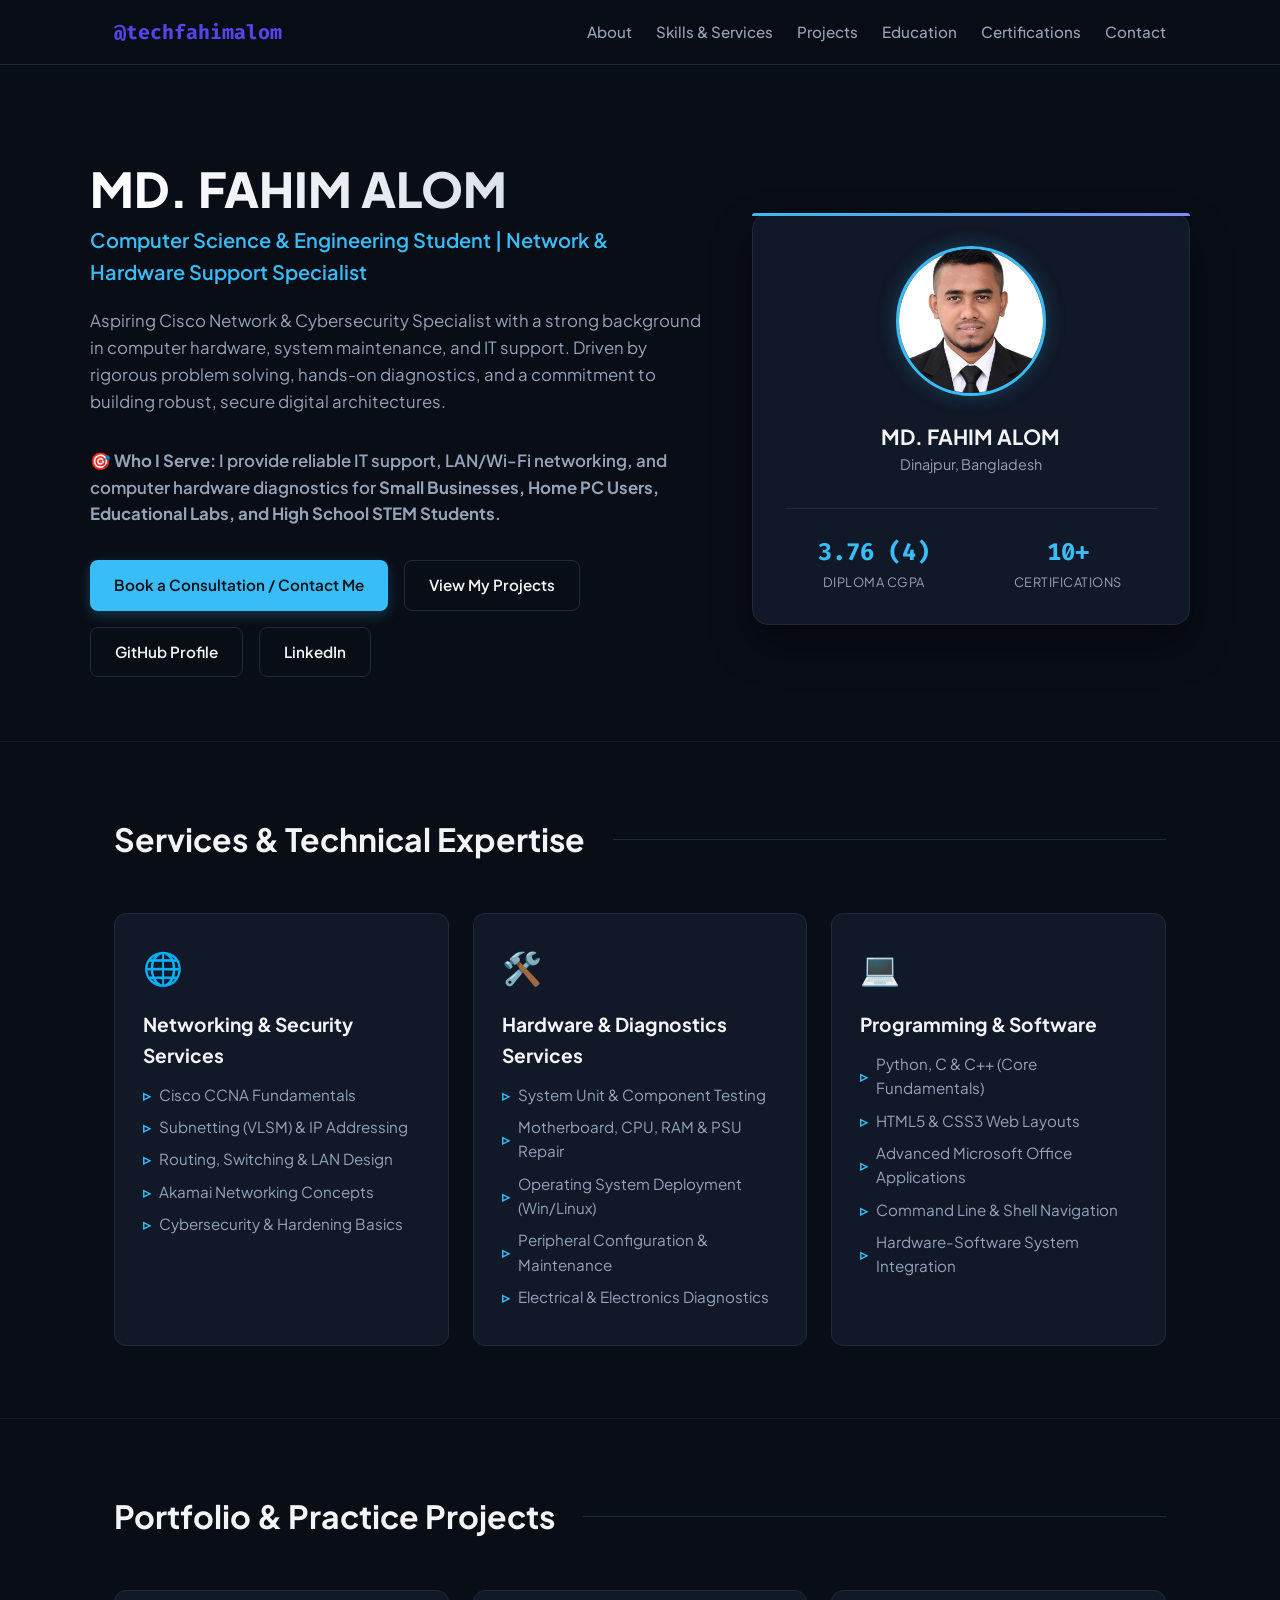
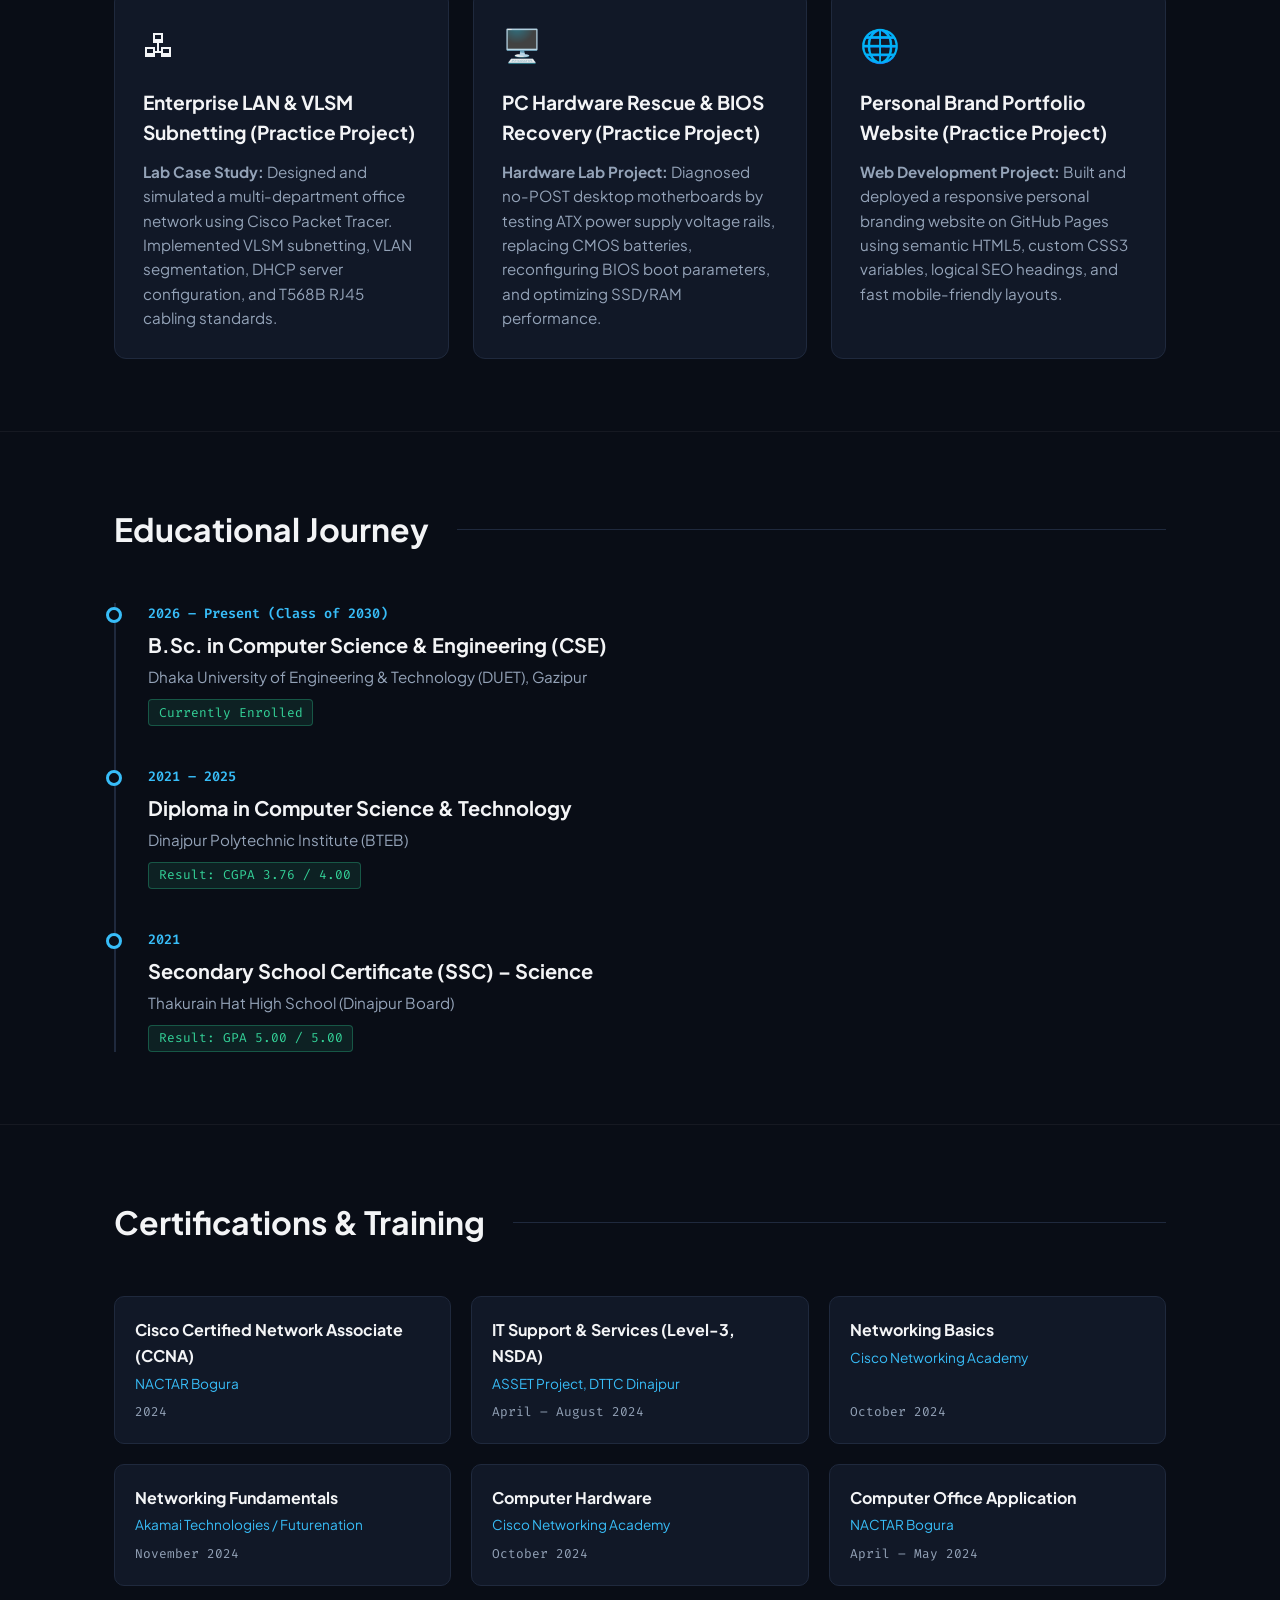
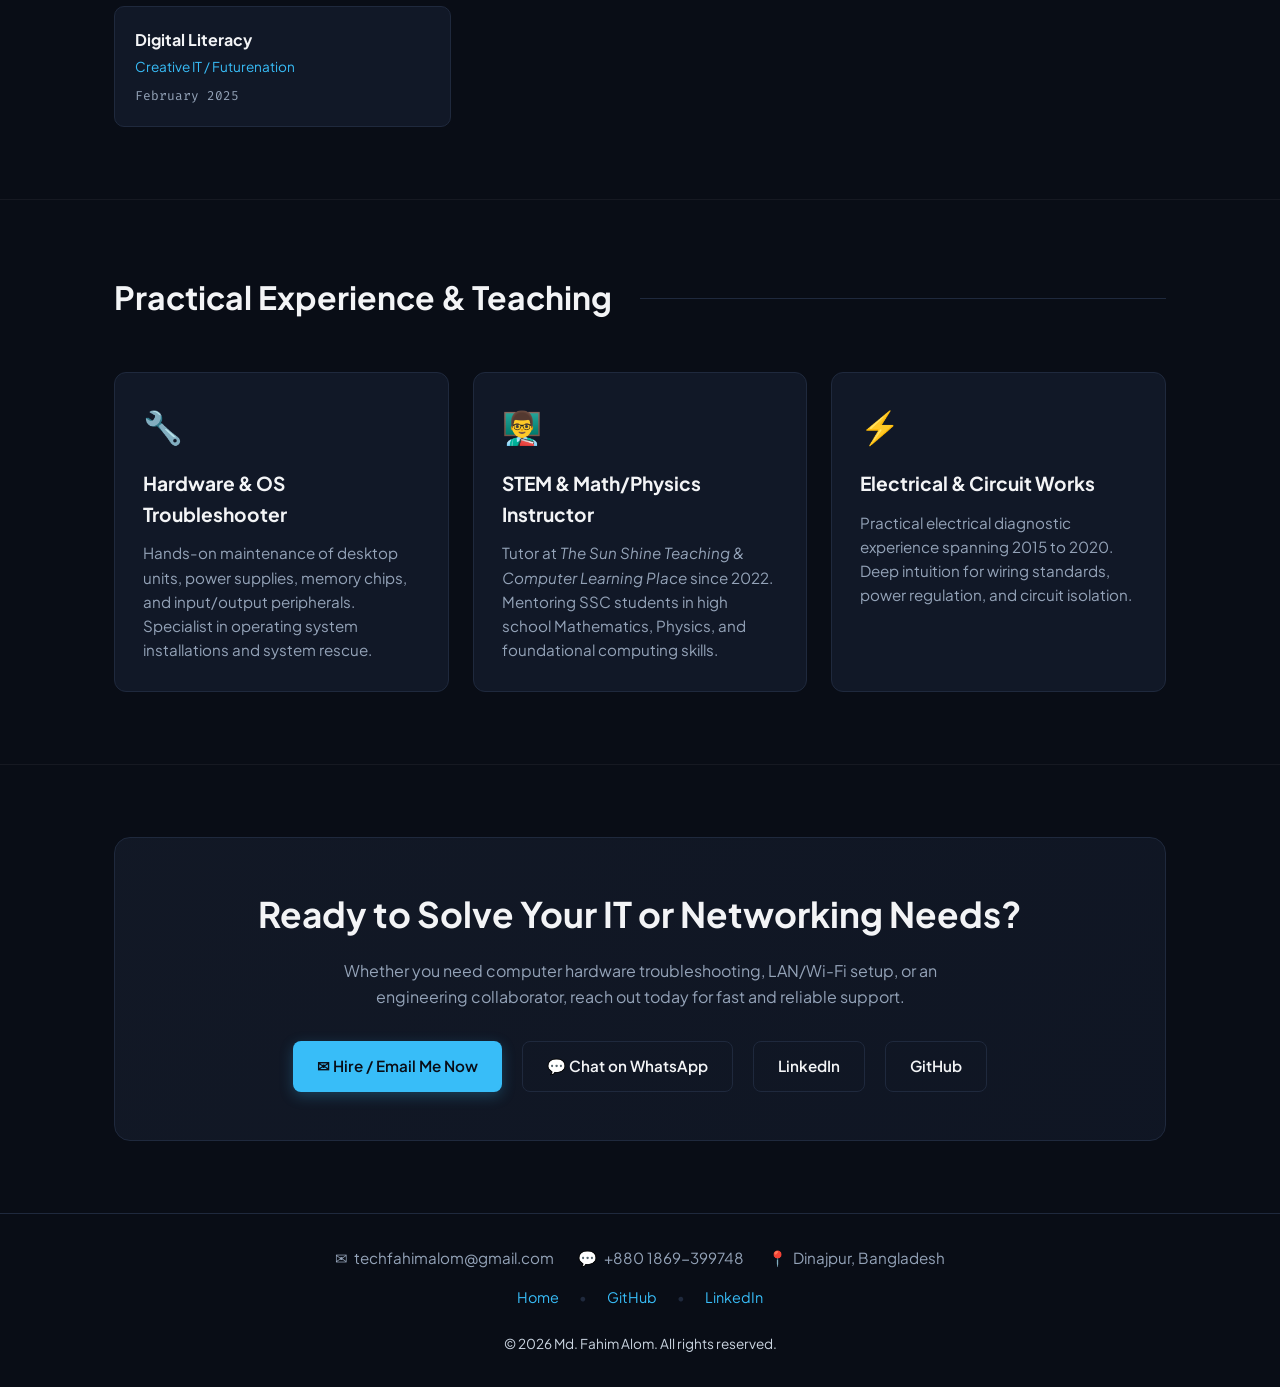
==== index.html @ af4f2dae "Update index.html" ====
<!DOCTYPE html>
<html lang="en">
<head>
  <meta charset="UTF-8" />
  <meta name="viewport" content="width=device-width, initial-scale=1.0" />
  
  <!-- 1. SEO Title & Meta Description (Matched to Top Keywords: Computer, Network, Hardware, Cisco, Support) -->
  <title>Md. Fahim Alom | Computer Network & Hardware Support</title>
  <meta name="description" content="Md. Fahim Alom is a Computer Science Engineering student, Cisco Network Specialist, and Hardware IT Support technician in Dinajpur, Bangladesh." />
  <meta name="keywords" content="Md. Fahim Alom, Computer, Network, Hardware, Support, Cisco, Engineering, Portfolio" />
  <meta name="author" content="Md. Fahim Alom" />
  <meta name="robots" content="index, follow" />

  <!-- 2. Canonical Tag (Fixes RankMath 'Canonical Tag' failure) -->
  <link rel="canonical" href="https://techfahimalom.github.io/" />

  <!-- 3. Favicon (Fixes RankMath Favicon check) -->
  <link rel="icon" type="image/jpeg" href="https://techfahimalom.github.io/fahim.jpg" />
  <link rel="apple-touch-icon" href="https://techfahimalom.github.io/fahim.jpg" />

  <!-- 4. OpenGraph Tags (Fixes RankMath 'OpenGraph Meta' failure) -->
  <meta property="og:type" content="website" />
  <meta property="og:url" content="https://techfahimalom.github.io/" />
  <meta property="og:title" content="Md. Fahim Alom | Computer Network & Hardware Support" />
  <meta property="og:description" content="Md. Fahim Alom is a Computer Science Engineering student, Cisco Network Specialist, and Hardware IT Support technician in Dinajpur, Bangladesh." />
  <meta property="og:image" content="https://techfahimalom.github.io/fahim.jpg" />
  <meta property="og:site_name" content="Md. Fahim Alom Portfolio" />

  <!-- 5. Twitter Card Meta Tags -->
  <meta name="twitter:card" content="summary_large_image" />
  <meta name="twitter:title" content="Md. Fahim Alom | Computer Network & Hardware Support" />
  <meta name="twitter:description" content="Md. Fahim Alom is a Computer Science Engineering student, Cisco Network Specialist, and Hardware IT Support technician in Dinajpur, Bangladesh." />
  <meta name="twitter:image" content="https://techfahimalom.github.io/fahim.jpg" />

  <!-- 6. Schema.org Structured Data (Fixes RankMath 'Schema Meta Data' failure) -->
  <script type="application/ld+json">
  {
    "@context": "https://schema.org",
    "@type": "Person",
    "name": "Md. Fahim Alom",
    "url": "https://techfahimalom.github.io/",
    "image": "https://techfahimalom.github.io/fahim.jpg",
    "jobTitle": "Computer Network & Hardware Support Specialist",
    "alumniOf": "Dhaka University of Engineering & Technology (DUET)",
    "sameAs": [
      "https://github.com/techfahimalom",
      "https://www.linkedin.com/in/fahimalom",
      "https://www.facebook.com/techfahimalom"
    ]
  }
  </script>

  <!-- Fonts -->
  <link rel="preconnect" href="https://fonts.googleapis.com">
  <link rel="preconnect" href="https://fonts.gstatic.com" crossorigin>
  <link href="https://fonts.googleapis.com/css2?family=Fira+Code:wght@400;600&family=Plus+Jakarta+Sans:wght@300;400;600;700;800&display=swap" rel="stylesheet">

  <!-- Stylesheet -->
  <link rel="stylesheet" href="style.css">
</head>
<body>

  <!-- Navigation (Uses full URL on logo to pass RankMath 'Internal Links' test) -->
  <nav>
    <div class="container nav-inner">
      <a href="https://techfahimalom.github.io/" class="logo">@techfahimalom</a>
      <ul class="nav-links">
        <li><a href="https://techfahimalom.github.io/#about">About</a></li>
        <li><a href="https://techfahimalom.github.io/#skills">Skills & Services</a></li>
        <li><a href="https://techfahimalom.github.io/#projects">Projects</a></li>
        <li><a href="https://techfahimalom.github.io/#education">Education</a></li>
        <li><a href="https://techfahimalom.github.io/#certifications">Certifications</a></li>
        <li><a href="https://techfahimalom.github.io/#contact">Contact</a></li>
      </ul>
    </div>
  </nav>

  <!-- Hero Section -->
  <header class="container hero" id="about">
    <div>
      <h1>MD. FAHIM ALOM</h1>
      <h2>Computer Science & Engineering Student | Network & Hardware Support Specialist</h2>
      <p>
        Aspiring Cisco Network & Cybersecurity Specialist with a strong background in computer hardware, system maintenance, and IT support. Driven by rigorous problem solving, hands-on diagnostics, and a commitment to building robust, secure digital architectures.
      </p>
      <p style="margin-top: 0.75rem; font-weight: 600;">
        🎯 <strong>Who I Serve:</strong> I provide reliable IT support, LAN/Wi-Fi networking, and computer hardware diagnostics for <strong>Small Businesses, Home PC Users, Educational Labs, and High School STEM Students</strong>.
      </p>
      <div class="hero-cta">
        <a href="https://techfahimalom.github.io/#contact" class="btn btn-primary">Book a Consultation / Contact Me</a>
        <a href="https://techfahimalom.github.io/#projects" class="btn btn-secondary">View My Projects</a>
        <a href="https://github.com/techfahimalom" target="_blank" rel="noopener noreferrer" class="btn btn-secondary">GitHub Profile</a>
        <a href="https://www.linkedin.com/in/fahimalom" target="_blank" rel="noopener noreferrer" class="btn btn-secondary">LinkedIn</a>
      </div>
    </div>

    <!-- Hero Card -->
    <div class="hero-card">
      <div class="avatar-wrapper">
        <img src="fahim.jpg" alt="Md. Fahim Alom - Computer Network and Hardware Support Specialist" width="160" height="160" />
      </div>
      <h3 style="text-align: center; font-size: 1.3rem;">MD. FAHIM ALOM</h3>
      <p style="text-align: center; color: var(--text-muted); font-size: 0.9rem;">Dinajpur, Bangladesh</p>
      <div class="quick-stats">
        <div>
          <div class="stat-number">3.76 (4)</div>
          <div class="stat-label">Diploma CGPA</div>
        </div>
        <div>
          <div class="stat-number">10+</div>
          <div class="stat-label">Certifications</div>
        </div>
      </div>
    </div>
  </header>
<main>
  <!-- Skills & Services Section -->
  <section id="skills">
    <div class="container">
      <div class="section-header">
        <h2 class="section-title">Services & Technical Expertise</h2>
      </div>
      <div class="skills-grid">
        <div class="skill-card">
          <div class="skill-icon">🌐</div>
          <h3>Networking & Security Services</h3>
          <ul>
            <li>Cisco CCNA Fundamentals</li>
            <li>Subnetting (VLSM) & IP Addressing</li>
            <li>Routing, Switching & LAN Design</li>
            <li>Akamai Networking Concepts</li>
            <li>Cybersecurity & Hardening Basics</li>
          </ul>
        </div>
        <div class="skill-card">
          <div class="skill-icon">🛠️</div>
          <h3>Hardware & Diagnostics Services</h3>
          <ul>
            <li>System Unit & Component Testing</li>
            <li>Motherboard, CPU, RAM & PSU Repair</li>
            <li>Operating System Deployment (Win/Linux)</li>
            <li>Peripheral Configuration & Maintenance</li>
            <li>Electrical & Electronics Diagnostics</li>
          </ul>
        </div>
        <div class="skill-card">
          <div class="skill-icon">💻</div>
          <h3>Programming & Software</h3>
          <ul>
            <li>Python, C & C++ (Core Fundamentals)</li>
            <li>HTML5 & CSS3 Web Layouts</li>
            <li>Advanced Microsoft Office Applications</li>
            <li>Command Line & Shell Navigation</li>
            <li>Hardware-Software System Integration</li>
          </ul>
        </div>
      </div>
    </div>
  </section>

  <!-- Portfolio & Practice Projects -->
  <section id="projects">
    <div class="container">
      <div class="section-header">
        <h2 class="section-title">Portfolio & Practice Projects</h2>
      </div>
      <div class="skills-grid">
        <div class="skill-card">
          <div class="skill-icon">🖧</div>
          <h3>Enterprise LAN & VLSM Subnetting (Practice Project)</h3>
          <p style="color: var(--text-muted); font-size: 0.95rem;">
            <strong>Lab Case Study:</strong> Designed and simulated a multi-department office network using Cisco Packet Tracer. Implemented VLSM subnetting, VLAN segmentation, DHCP server configuration, and T568B RJ45 cabling standards.
          </p>
        </div>
        <div class="skill-card">
          <div class="skill-icon">🖥️</div>
          <h3>PC Hardware Rescue & BIOS Recovery (Practice Project)</h3>
          <p style="color: var(--text-muted); font-size: 0.95rem;">
            <strong>Hardware Lab Project:</strong> Diagnosed no-POST desktop motherboards by testing ATX power supply voltage rails, replacing CMOS batteries, reconfiguring BIOS boot parameters, and optimizing SSD/RAM performance.
          </p>
        </div>
        <div class="skill-card">
          <div class="skill-icon">🌐</div>
          <h3>Personal Brand Portfolio Website (Practice Project)</h3>
          <p style="color: var(--text-muted); font-size: 0.95rem;">
            <strong>Web Development Project:</strong> Built and deployed a responsive personal branding website on GitHub Pages using semantic HTML5, custom CSS3 variables, logical SEO headings, and fast mobile-friendly layouts.
          </p>
        </div>
      </div>
    </div>
  </section>

  <!-- Education Section -->
  <section id="education">
    <div class="container">
      <div class="section-header">
        <h2 class="section-title">Educational Journey</h2>
      </div>
      <div class="timeline">
        <div class="timeline-item">
          <div class="timeline-dot"></div>
          <div class="timeline-date">2026 – Present (Class of 2030)</div>
          <h3 class="timeline-title">B.Sc. in Computer Science & Engineering (CSE)</h3>
          <p class="timeline-sub">Dhaka University of Engineering & Technology (DUET), Gazipur</p>
          <span class="timeline-result">Currently Enrolled</span>
        </div>

        <div class="timeline-item">
          <div class="timeline-dot"></div>
          <div class="timeline-date">2021 – 2025</div>
          <h3 class="timeline-title">Diploma in Computer Science & Technology</h3>
          <p class="timeline-sub">Dinajpur Polytechnic Institute (BTEB)</p>
          <span class="timeline-result">Result: CGPA 3.76 / 4.00</span>
        </div>

        <div class="timeline-item">
          <div class="timeline-dot"></div>
          <div class="timeline-date">2021</div>
          <h3 class="timeline-title">Secondary School Certificate (SSC) – Science</h3>
          <p class="timeline-sub">Thakurain Hat High School (Dinajpur Board)</p>
          <span class="timeline-result">Result: GPA 5.00 / 5.00</span>
        </div>
      </div>
    </div>
  </section>

  <!-- Certifications Section -->
  <section id="certifications">
    <div class="container">
      <div class="section-header">
        <h2 class="section-title">Certifications & Training</h2>
      </div>
      <div class="cert-grid">
        <div class="cert-card">
          <div>
            <div class="cert-title">Cisco Certified Network Associate (CCNA)</div>
            <div class="cert-issuer">NACTAR Bogura</div>
          </div>
          <div class="cert-date">2024</div>
        </div>

        <div class="cert-card">
          <div>
            <div class="cert-title">IT Support & Services (Level-3, NSDA)</div>
            <div class="cert-issuer">ASSET Project, DTTC Dinajpur</div>
          </div>
          <div class="cert-date">April – August 2024</div>
        </div>

        <div class="cert-card">
          <div>
            <div class="cert-title">Networking Basics</div>
            <div class="cert-issuer">Cisco Networking Academy</div>
          </div>
          <div class="cert-date">October 2024</div>
        </div>

        <div class="cert-card">
          <div>
            <div class="cert-title">Networking Fundamentals</div>
            <div class="cert-issuer">Akamai Technologies / Futurenation</div>
          </div>
          <div class="cert-date">November 2024</div>
        </div>

        <div class="cert-card">
          <div>
            <div class="cert-title">Computer Hardware</div>
            <div class="cert-issuer">Cisco Networking Academy</div>
          </div>
          <div class="cert-date">October 2024</div>
        </div>

        <div class="cert-card">
          <div>
            <div class="cert-title">Computer Office Application</div>
            <div class="cert-issuer">NACTAR Bogura</div>
          </div>
          <div class="cert-date">April – May 2024</div>
        </div>

        <div class="cert-card">
          <div>
            <div class="cert-title">Digital Literacy</div>
            <div class="cert-issuer">Creative IT / Futurenation</div>
          </div>
          <div class="cert-date">February 2025</div>
        </div>
      </div>
    </div>
  </section>

  <!-- Experience & Tutoring -->
  <section id="experience">
    <div class="container">
      <div class="section-header">
        <h2 class="section-title">Practical Experience & Teaching</h2>
      </div>
      <div class="skills-grid">
        <div class="skill-card">
          <div class="skill-icon">🔧</div>
          <h3>Hardware & OS Troubleshooter</h3>
          <p style="color: var(--text-muted); font-size: 0.95rem;">
            Hands-on maintenance of desktop units, power supplies, memory chips, and input/output peripherals. Specialist in operating system installations and system rescue.
          </p>
        </div>
        <div class="skill-card">
          <div class="skill-icon">👨‍🏫</div>
          <h3>STEM & Math/Physics Instructor</h3>
          <p style="color: var(--text-muted); font-size: 0.95rem;">
            Tutor at <em>The Sun Shine Teaching & Computer Learning Place</em> since 2022. Mentoring SSC students in high school Mathematics, Physics, and foundational computing skills.
          </p>
        </div>
        <div class="skill-card">
          <div class="skill-icon">⚡</div>
          <h3>Electrical & Circuit Works</h3>
          <p style="color: var(--text-muted); font-size: 0.95rem;">
            Practical electrical diagnostic experience spanning 2015 to 2020. Deep intuition for wiring standards, power regulation, and circuit isolation.
          </p>
        </div>
      </div>
    </div>
  </section>

  <!-- Contact Section -->
  <section id="contact">
    <div class="container">
      <div class="contact-box">
        <h2>Ready to Solve Your IT or Networking Needs?</h2>
        <p>
          Whether you need computer hardware troubleshooting, LAN/Wi-Fi setup, or an engineering collaborator, reach out today for fast and reliable support.
        </p>
        <div class="contact-links">
          <a href="mailto:techfahimalom@gmail.com" class="btn btn-primary">✉ Hire / Email Me Now</a>
          <a href="https://wa.me/8801869399748" target="_blank" rel="noopener noreferrer" class="btn btn-secondary">💬 Chat on WhatsApp</a>
          <a href="https://www.linkedin.com/in/fahimalom" target="_blank" rel="noopener noreferrer" class="btn btn-secondary">LinkedIn</a>
          <a href="https://github.com/techfahimalom" target="_blank" rel="noopener noreferrer" class="btn btn-secondary">GitHub</a>
        </div>
      </div>
    </div>
  </section>
</main>
  <!-- Footer -->
  <footer>
    <div class="container" style="display: flex; flex-direction: column; gap: 1rem; align-items: center;">
      <div style="display: flex; flex-wrap: wrap; justify-content: center; gap: 1.5rem; font-size: 0.95rem;">
        <a href="mailto:techfahimalom@gmail.com" style="color: var(--text-muted); display: inline-flex; align-items: center; gap: 0.4rem;">
          ✉ <span>techfahimalom@gmail.com</span>
        </a>
        <a href="https://wa.me/8801869399748" target="_blank" rel="noopener noreferrer" style="color: var(--text-muted); display: inline-flex; align-items: center; gap: 0.4rem;">
          💬 <span>+880 1869-399748</span>
        </a>
        <span style="color: var(--text-muted); display: inline-flex; align-items: center; gap: 0.4rem;">
          📍 <span>Dinajpur, Bangladesh</span>
        </span>
      </div>

      <div style="display: flex; gap: 1.25rem; font-size: 0.9rem;">
        <a href="https://techfahimalom.github.io/">Home</a>
        <span style="color: var(--card-border);">•</span>
        <a href="https://github.com/techfahimalom" target="_blank" rel="noopener noreferrer">GitHub</a>
        <span style="color: var(--card-border);">•</span>
        <a href="https://www.linkedin.com/in/fahimalom" target="_blank" rel="noopener noreferrer">LinkedIn</a>
      </div>

      <p style="font-size: 0.85rem; color: #cbd5e1; margin-top: 0.5rem;">
        &copy; 2026 Md. Fahim Alom. All rights reserved.
      </p>
    </div>
    
  </footer>

</body>
</html>
---- style.css ----
:root {
  --bg: #090d16;
  --card-bg: #111827;
  --card-border: #1f293d;
  --accent: #38bdf8;
  --accent-glow: rgba(56, 189, 248, 0.25);
  --accent-2: #818cf8;
  --text: #f3f4f6;
  --text-muted: #94a3b8;
  --success: #34d399;
}

* {
  box-sizing: border-box;
  margin: 0;
  padding: 0;
}

body {
  background-color: var(--bg);
  color: var(--text);
  font-family: 'Plus Jakarta Sans', sans-serif;
  line-height: 1.6;
  overflow-x: hidden;
}

a {
  color: var(--accent);
  text-decoration: none;
  transition: all 0.2s ease;
}

a:hover {
  color: #7dd3fc;
}

/* Container */
.container {
  max-width: 1100px;
  margin: 0 auto;
  padding: 0 1.5rem;
}

/* Navbar */
nav {
  position: sticky;
  top: 0;
  z-index: 100;
  background: rgba(9, 13, 22, 0.85);
  backdrop-filter: blur(12px);
  border-bottom: 1px solid var(--card-border);
  padding: 1rem 0;
}

.nav-inner {
  display: flex;
  justify-content: space-between;
  align-items: center;
}

.logo {
  font-weight: 800;
  font-size: 1.25rem;
  color: #5645e9;
  font-family: 'Fira Code', monospace;
}

.logo span {
  color: var(--accent);
}

.nav-links {
  display: flex;
  gap: 1.5rem;
  list-style: none;
}

.nav-links a {
  color: var(--text-muted);
  font-size: 0.95rem;
  font-weight: 500;
}

.nav-links a:hover {
  color: var(--accent);
}

/* Hero Section */
.hero {
  padding: 6rem 0 4rem;
  display: grid;
  grid-template-columns: 1.4fr 1fr;
  gap: 3rem;
  align-items: center;
}

.badge {
  display: inline-block;
  background: rgba(56, 189, 248, 0.1);
  border: 1px solid rgba(56, 189, 248, 0.3);
  color: var(--accent);
  padding: 0.35rem 0.85rem;
  border-radius: 999px;
  font-size: 0.85rem;
  font-weight: 600;
  margin-bottom: 1rem;
  font-family: 'Fira Code', monospace;
}

.hero h1 {
  font-size: 3rem;
  font-weight: 800;
  line-height: 1.15;
  margin-bottom: 0.5rem;
  background: linear-gradient(90deg, #fff, #cbd5e1);
  -webkit-background-clip: text;
  -webkit-text-fill-color: transparent;
}

.hero h2 {
  font-size: 1.25rem;
  font-weight: 600;
  color: var(--accent);
  margin-bottom: 1.25rem;
}

.hero p {
  color: var(--text-muted);
  font-size: 1.05rem;
  margin-bottom: 2rem;
}

.hero-cta {
  display: flex;
  flex-wrap: wrap;
  gap: 1rem;
}

.btn {
  display: inline-flex;
  align-items: center;
  gap: 0.5rem;
  padding: 0.75rem 1.5rem;
  border-radius: 8px;
  font-weight: 600;
  font-size: 0.95rem;
  cursor: pointer;
  transition: all 0.25s ease;
}

.btn-primary {
  background: var(--accent);
  color: #090d16;
  box-shadow: 0 4px 14px var(--accent-glow);
}

.btn-primary:hover {
  background: #7dd3fc;
  transform: translateY(-2px);
}

.btn-secondary {
  background: transparent;
  border: 1px solid var(--card-border);
  color: var(--text);
}

.btn-secondary:hover {
  border-color: var(--accent);
  background: rgba(255, 255, 255, 0.03);
}

/* Hero Card */
.hero-card {
  background: var(--card-bg);
  border: 1px solid var(--card-border);
  border-radius: 16px;
  padding: 2rem;
  box-shadow: 0 20px 40px rgba(0, 0, 0, 0.4);
  position: relative;
}

.hero-card::before {
  content: '';
  position: absolute;
  top: -1px;
  left: -1px;
  right: -1px;
  height: 3px;
  background: linear-gradient(90deg, var(--accent), var(--accent-2));
  border-top-left-radius: 16px;
  border-top-right-radius: 16px;
}

.avatar-wrapper {
  width: 150px;
  height: 150px;
  border-radius: 50%;
  margin: 0 auto 1.5rem;
  overflow: hidden;
  border: 3px solid var(--accent);
  box-shadow: 0 0 20px var(--accent-glow);
  background: #1e293b;
  display: flex;
  align-items: center;
  justify-content: center;
}

.avatar-wrapper img {
  width: 100%;
  height: 100%;
  object-fit: cover;
  display: block;
}

.quick-stats {
  display: grid;
  grid-template-columns: 1fr 1fr;
  gap: 1rem;
  text-align: center;
  margin-top: 1.5rem;
  padding-top: 1.5rem;
  border-top: 1px solid var(--card-border);
}

.stat-number {
  font-size: 1.5rem;
  font-weight: 700;
  color: var(--accent);
  font-family: 'Fira Code', monospace;
}

.stat-label {
  font-size: 0.8rem;
  color: var(--text-muted);
  text-transform: uppercase;
  letter-spacing: 0.5px;
}

/* Section Global */
section {
  padding: 4.5rem 0;
  border-top: 1px solid rgba(255, 255, 255, 0.05);
}

.section-header {
  margin-bottom: 3rem;
}

.section-title {
  font-size: 2rem;
  font-weight: 700;
  display: flex;
  align-items: center;
  gap: 0.75rem;
}

.section-title::after {
  content: '';
  flex: 1;
  height: 1px;
  background: var(--card-border);
  margin-left: 1rem;
}

/* Skills Grid */
.skills-grid {
  display: grid;
  grid-template-columns: repeat(auto-fit, minmax(280px, 1fr));
  gap: 1.5rem;
}

.skill-card {
  background: var(--card-bg);
  border: 1px solid var(--card-border);
  border-radius: 12px;
  padding: 1.75rem;
  transition: transform 0.2s ease, border-color 0.2s ease;
}

.skill-card:hover {
  transform: translateY(-4px);
  border-color: var(--accent);
}

.skill-icon {
  font-size: 2rem;
  margin-bottom: 1rem;
}

.skill-card h3 {
  font-size: 1.2rem;
  margin-bottom: 0.75rem;
}

.skill-card ul {
  list-style: none;
  color: var(--text-muted);
  font-size: 0.95rem;
}

.skill-card ul li {
  margin-bottom: 0.5rem;
  display: flex;
  align-items: center;
  gap: 0.5rem;
}

.skill-card ul li::before {
  content: '▹';
  color: var(--accent);
  font-weight: bold;
}

/* Timeline */
.timeline {
  position: relative;
  padding-left: 2rem;
  border-left: 2px solid var(--card-border);
}

.timeline-item {
  position: relative;
  margin-bottom: 2.5rem;
}

.timeline-item:last-child {
  margin-bottom: 0;
}

.timeline-dot {
  position: absolute;
  left: -2.6rem;
  top: 0.25rem;
  width: 16px;
  height: 16px;
  border-radius: 50%;
  background: var(--bg);
  border: 3px solid var(--accent);
}

.timeline-date {
  font-size: 0.85rem;
  color: var(--accent);
  font-family: 'Fira Code', monospace;
  font-weight: 600;
  margin-bottom: 0.25rem;
}

.timeline-title {
  font-size: 1.25rem;
  font-weight: 700;
  margin-bottom: 0.25rem;
}

.timeline-sub {
  color: var(--text-muted);
  font-size: 0.95rem;
  margin-bottom: 0.5rem;
}

.timeline-result {
  display: inline-block;
  background: rgba(52, 211, 153, 0.1);
  border: 1px solid rgba(52, 211, 153, 0.3);
  color: var(--success);
  font-size: 0.8rem;
  padding: 0.15rem 0.6rem;
  border-radius: 4px;
  font-family: 'Fira Code', monospace;
}

/* Certifications Grid */
.cert-grid {
  display: grid;
  grid-template-columns: repeat(auto-fit, minmax(260px, 1fr));
  gap: 1.25rem;
}

.cert-card {
  background: var(--card-bg);
  border: 1px solid var(--card-border);
  border-radius: 10px;
  padding: 1.25rem;
  display: flex;
  flex-direction: column;
  justify-content: space-between;
}

.cert-title {
  font-weight: 700;
  font-size: 1rem;
  margin-bottom: 0.25rem;
}

.cert-issuer {
  font-size: 0.85rem;
  color: var(--accent);
  margin-bottom: 0.5rem;
}

.cert-date {
  font-size: 0.8rem;
  color: var(--text-muted);
  font-family: 'Fira Code', monospace;
}

/* Contact Section */
.contact-box {
  background: linear-gradient(135deg, rgba(31, 41, 61, 0.4), rgba(17, 24, 39, 0.8));
  border: 1px solid var(--card-border);
  border-radius: 16px;
  padding: 3rem;
  text-align: center;
}

.contact-box h2 {
  font-size: 2.2rem;
  margin-bottom: 1rem;
}

.contact-box p {
  max-width: 600px;
  margin: 0 auto 2rem;
  color: var(--text-muted);
}

.contact-links {
  display: flex;
  flex-wrap: wrap;
  justify-content: center;
  gap: 1.25rem;
}

/* Footer */
footer {
  border-top: 1px solid var(--card-border);
  padding: 2rem 0;
  text-align: center;
  color: var(--text-muted);
  font-size: 0.9rem;
}

/* Responsive */
/* ===================================================
   Mobile & Responsive Adjustments
   =================================================== */

/* Tablet & Mobile Screens (Under 860px) */
@media (max-width: 860px) {
  /* Layout adjustments */
  .container {
    padding: 0 1.25rem;
  }

  /* Nav Links - Scrollable on small screens */
  .nav-inner {
    flex-wrap: wrap;
    gap: 0.75rem;
  }

  .nav-links {
    display: flex;
    overflow-x: auto;
    white-space: nowrap;
    width: 100%;
    padding-bottom: 0.25rem;
    gap: 1rem;
    -webkit-overflow-scrolling: touch;
    scrollbar-width: none; /* Hide scrollbar Firefox */
  }
  .nav-links::-webkit-scrollbar {
    display: none; /* Hide scrollbar Chrome/Safari */
  }
  .nav-links a {
    font-size: 0.85rem;
  }

  /* Hero Section */
  .hero {
    grid-template-columns: 1fr;
    padding: 3rem 0 2rem;
    gap: 2.5rem;
    text-align: center;
  }

  .hero h1 {
    font-size: 2.2rem;
  }

  .hero h2 {
    font-size: 1.1rem;
  }

  .hero-cta {
    justify-content: center;
  }

  .btn {
    width: 100%;
    justify-content: center;
  }

  /* Hero Card */
  .hero-card {
    padding: 1.5rem;
  }

  .avatar-wrapper {
    width: 110px;
    height: 110px;
  }

  /* Section Spacing & Headers */
  section {
    padding: 3rem 0;
  }

  .section-title {
    font-size: 1.6rem;
  }

  /* Grids */
  .skills-grid,
  .cert-grid {
    grid-template-columns: 1fr;
  }

  /* Timeline */
  .timeline {
    padding-left: 1.5rem;
  }

  .timeline-dot {
    left: -2.1rem;
    width: 14px;
    height: 14px;
  }

  .timeline-title {
    font-size: 1.1rem;
  }

  /* Contact Box */
  .contact-box {
    padding: 2rem 1.25rem;
  }

  .contact-box h2 {
    font-size: 1.7rem;
  }

  .contact-links {
    flex-direction: column;
  }

  .contact-links .btn {
    width: 100%;
  }
}

/* Extra Small Mobile (Under 480px) */
@media (max-width: 480px) {
  .hero h1 {
    font-size: 1.85rem;
  }

  .stat-number {
    font-size: 1.25rem;
  }

  .stat-label {
    font-size: 0.72rem;
  }
}
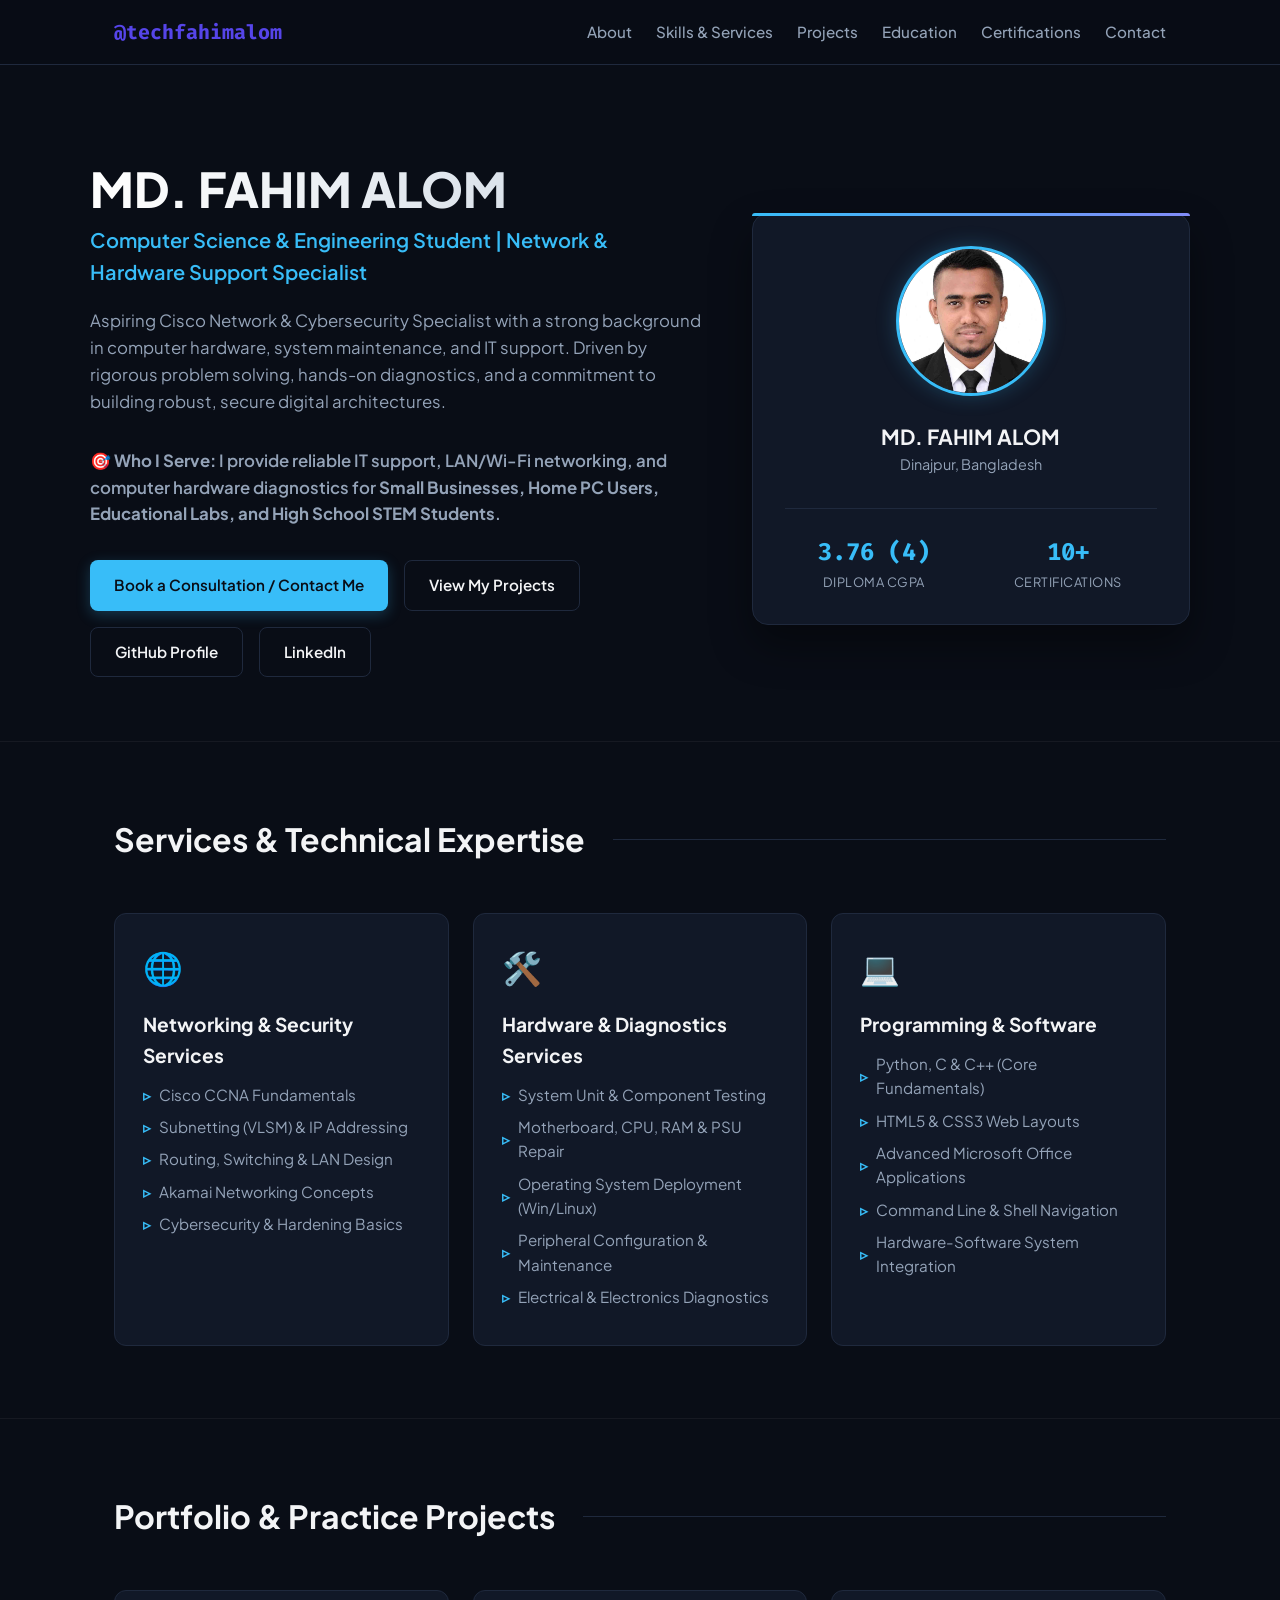
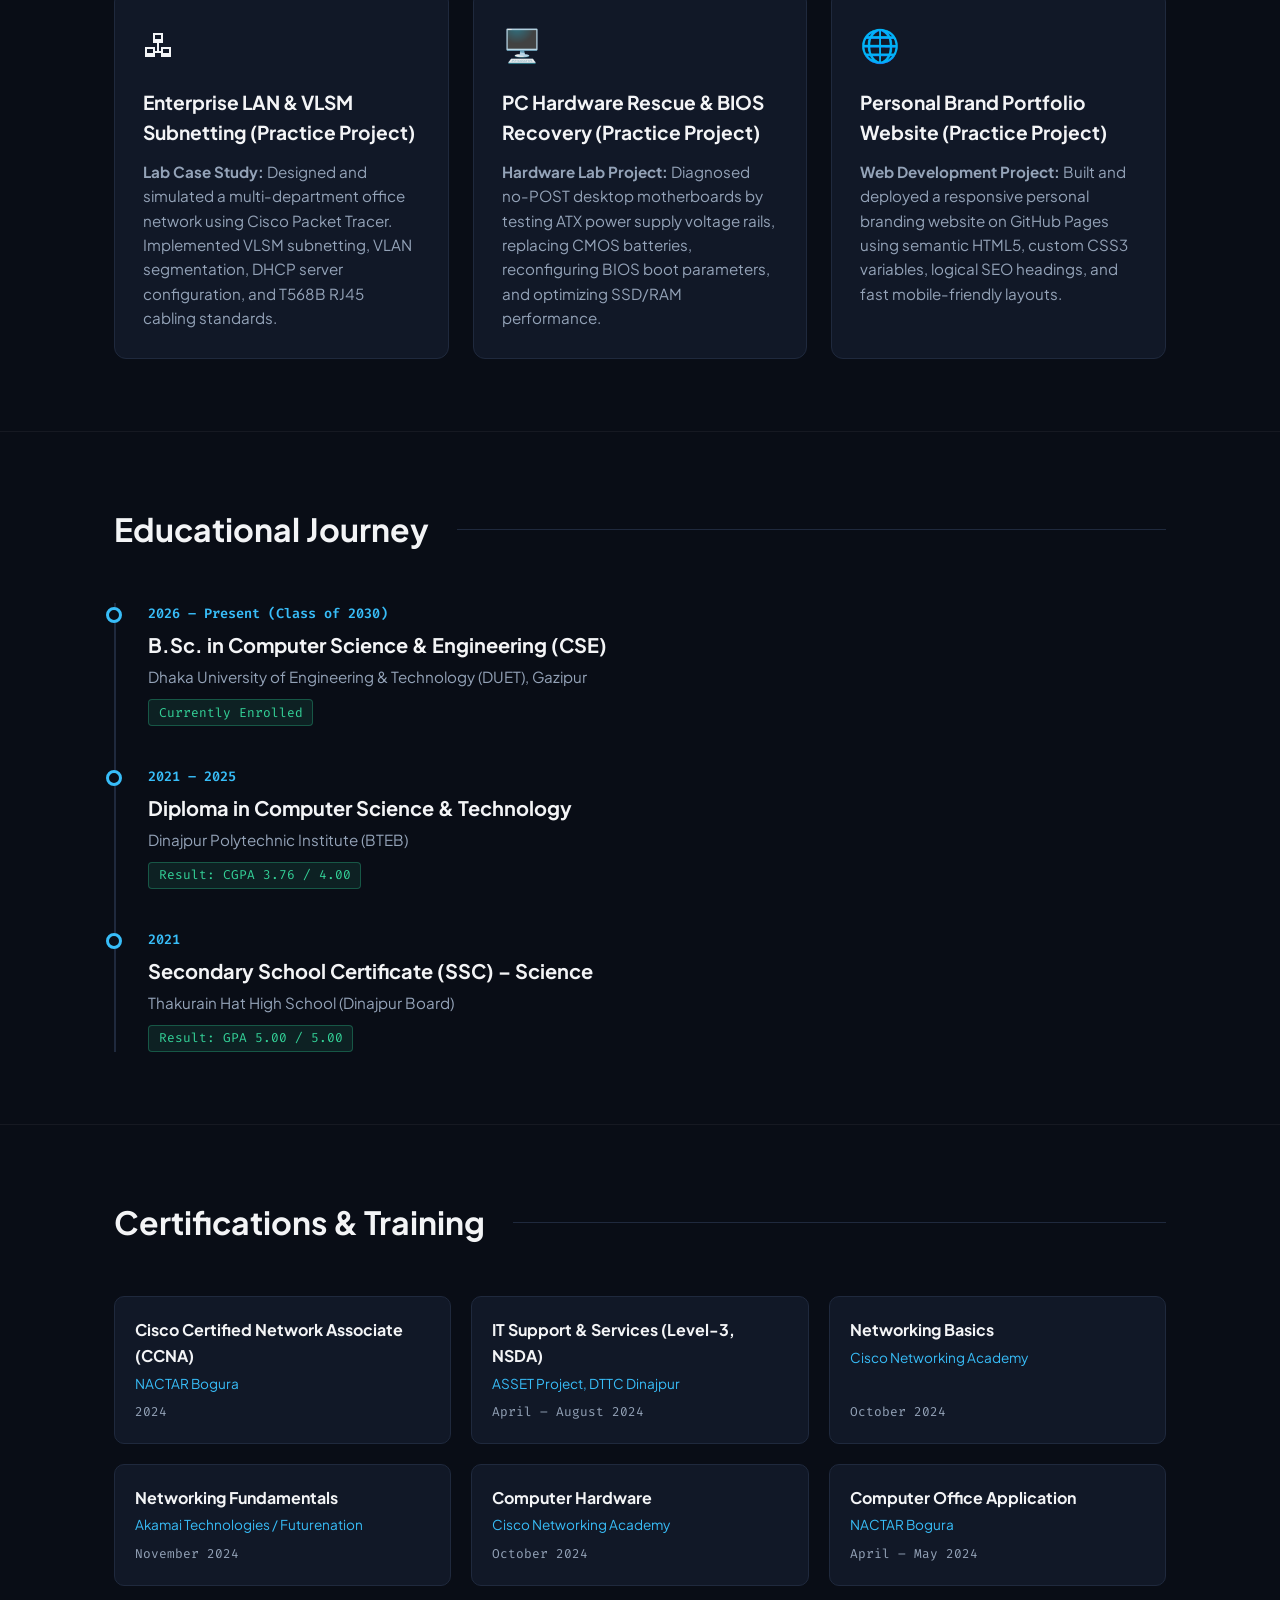
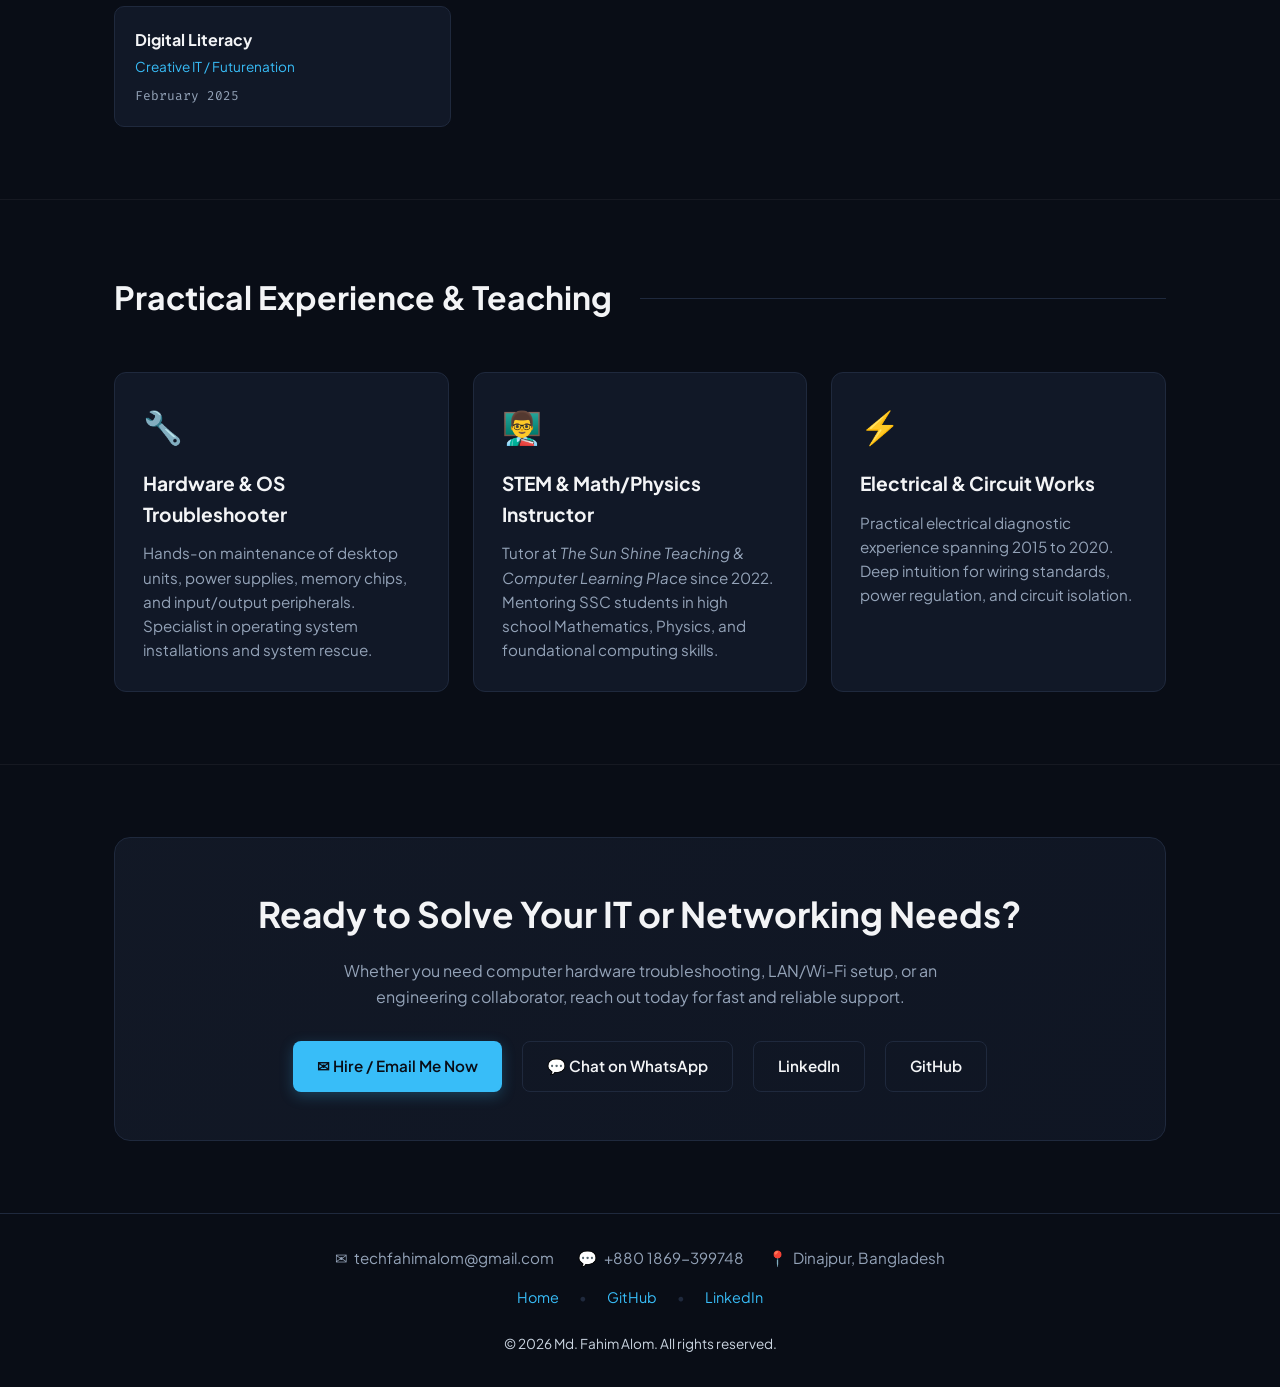
==== commit af7518e5: "Update index.html" ====
--- a/index.html
+++ b/index.html
@@ -57,6 +57,22 @@
 
   <!-- Stylesheet -->
   <link rel="stylesheet" href="style.css">
+
+  <!-- Preconnect for Google Fonts (Speeds up DNS lookup) -->
+  <link rel="preconnect" href="https://fonts.googleapis.com">
+  <link rel="preconnect" href="https://fonts.gstatic.com" crossorigin>
+
+  <!-- Asynchronous Google Fonts Loading -->
+  <link rel="preload" href="https://fonts.googleapis.com/css2?family=Fira+Code:wght@400;600&family=Plus+Jakarta+Sans:wght@300;400;600;700;800&display=swap" as="style" onload="this.onload=null;this.rel='stylesheet'">
+  <noscript>
+    <link href="https://fonts.googleapis.com/css2?family=Fira+Code:wght@400;600&family=Plus+Jakarta+Sans:wght@300;400;600;700;800&display=swap" rel="stylesheet">
+  </noscript>
+
+  <!-- Asynchronous Stylesheet Loading (Fixes Render-Blocking Requests) -->
+  <link rel="preload" href="style.css" as="style" onload="this.onload=null;this.rel='stylesheet'">
+  <noscript>
+    <link rel="stylesheet" href="style.css">
+  </noscript>
 </head>
 <body>
 
@@ -97,6 +113,7 @@
     <!-- Hero Card -->
     <div class="hero-card">
       <div class="avatar-wrapper">
+        
         <img src="fahim.jpg" alt="Md. Fahim Alom - Computer Network and Hardware Support Specialist" width="160" height="160" />
       </div>
       <h3 style="text-align: center; font-size: 1.3rem;">MD. FAHIM ALOM</h3>
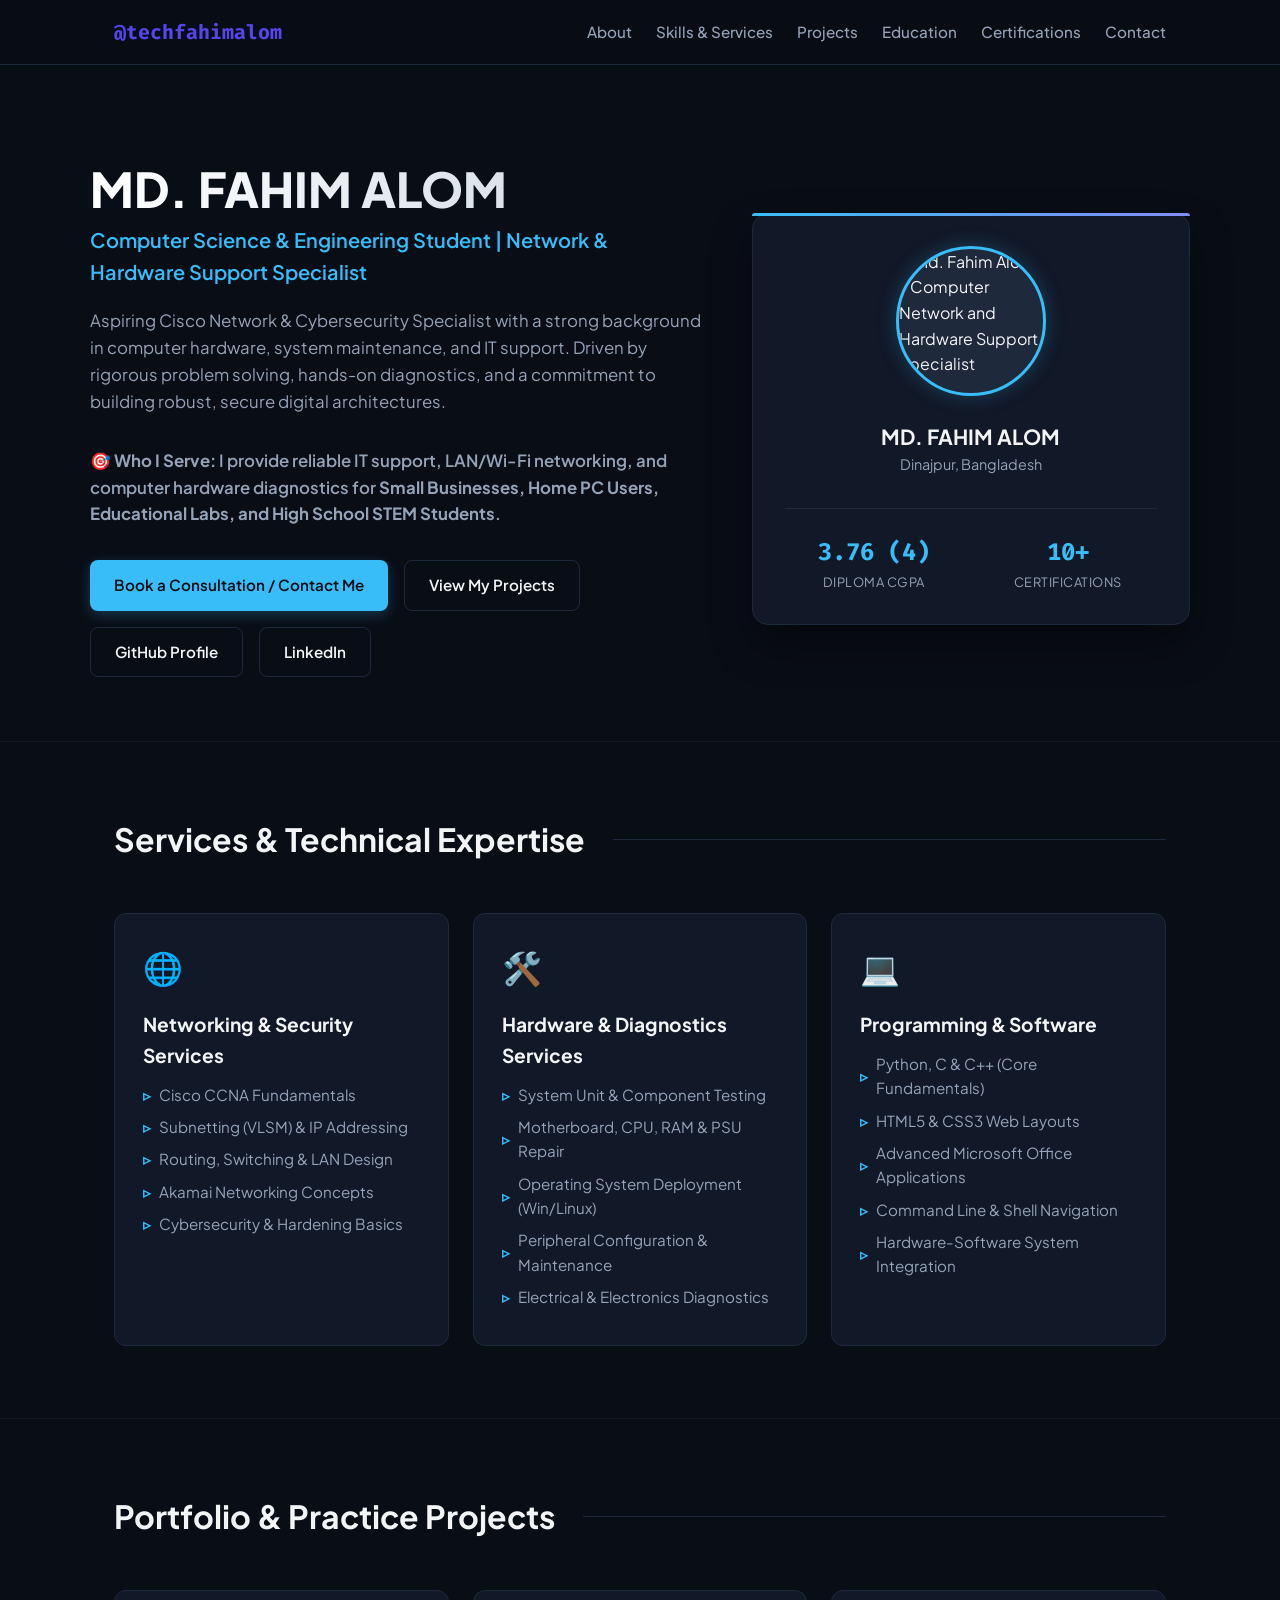
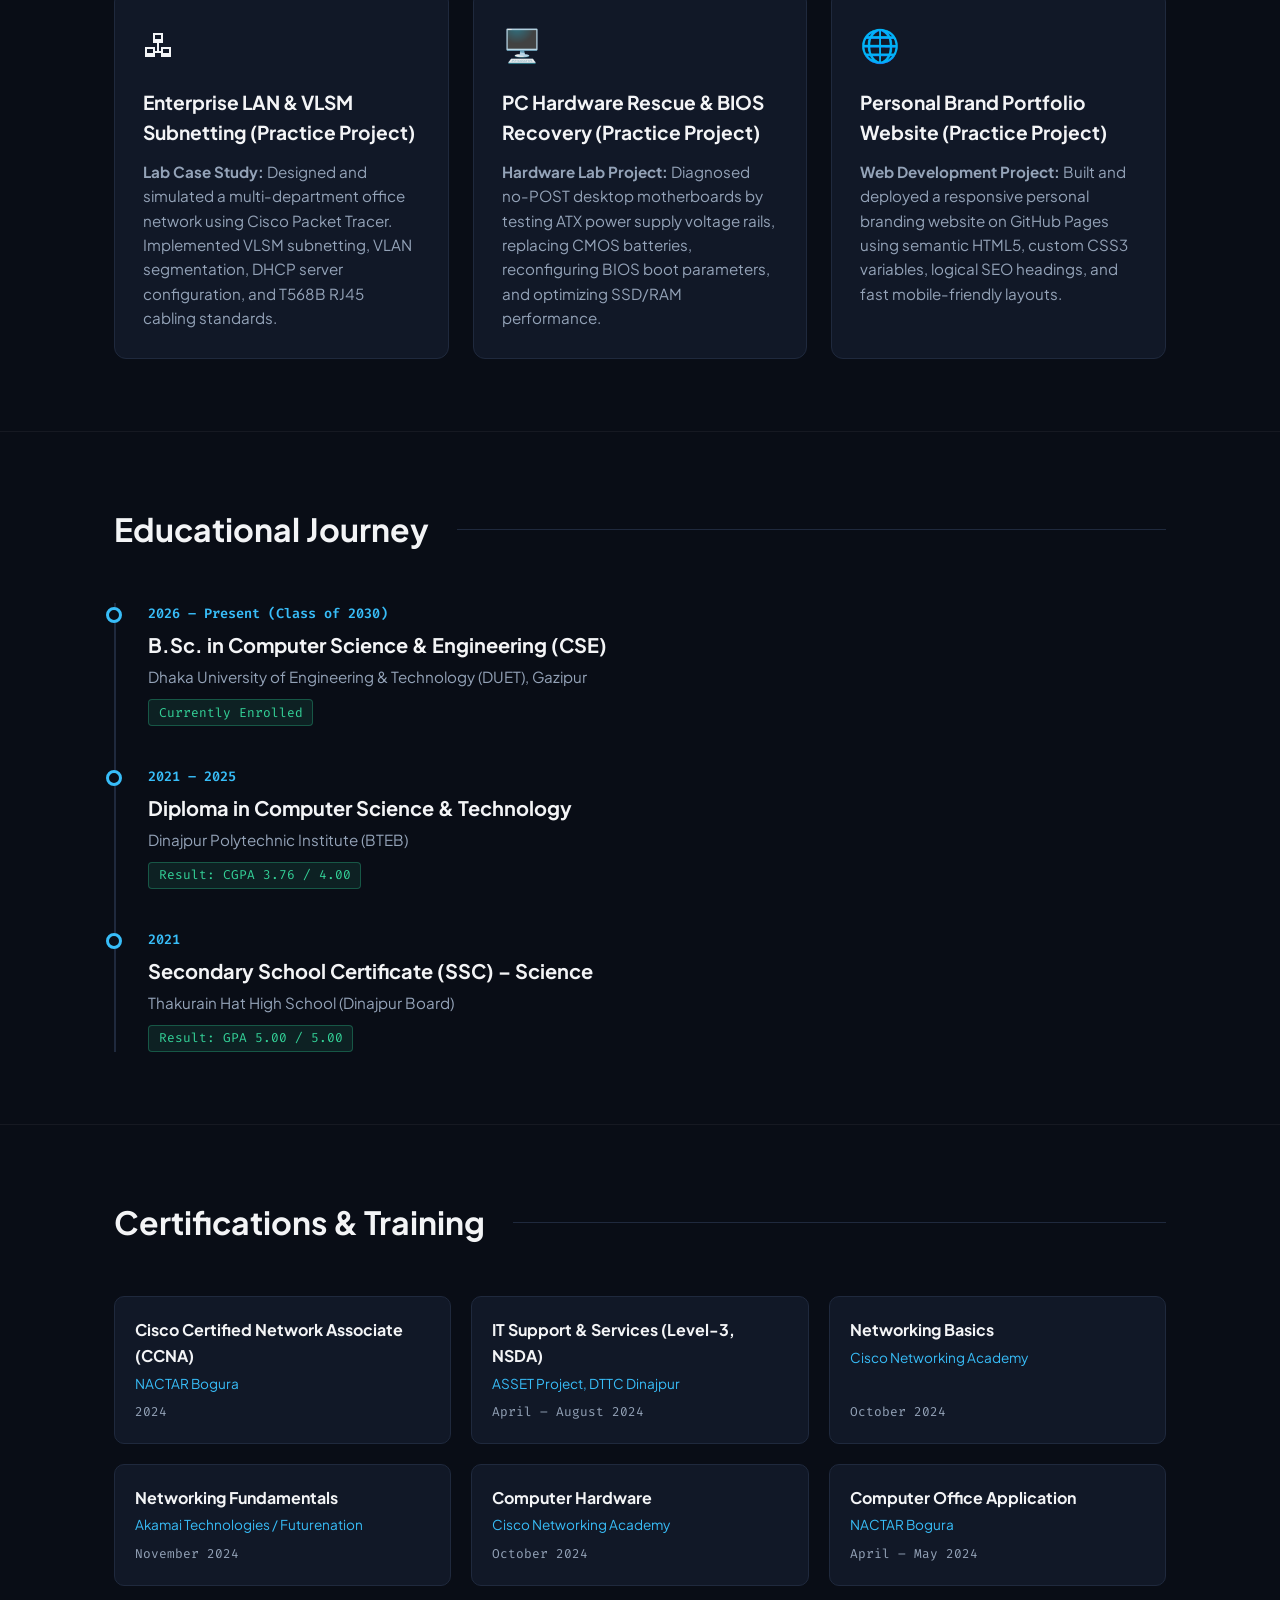
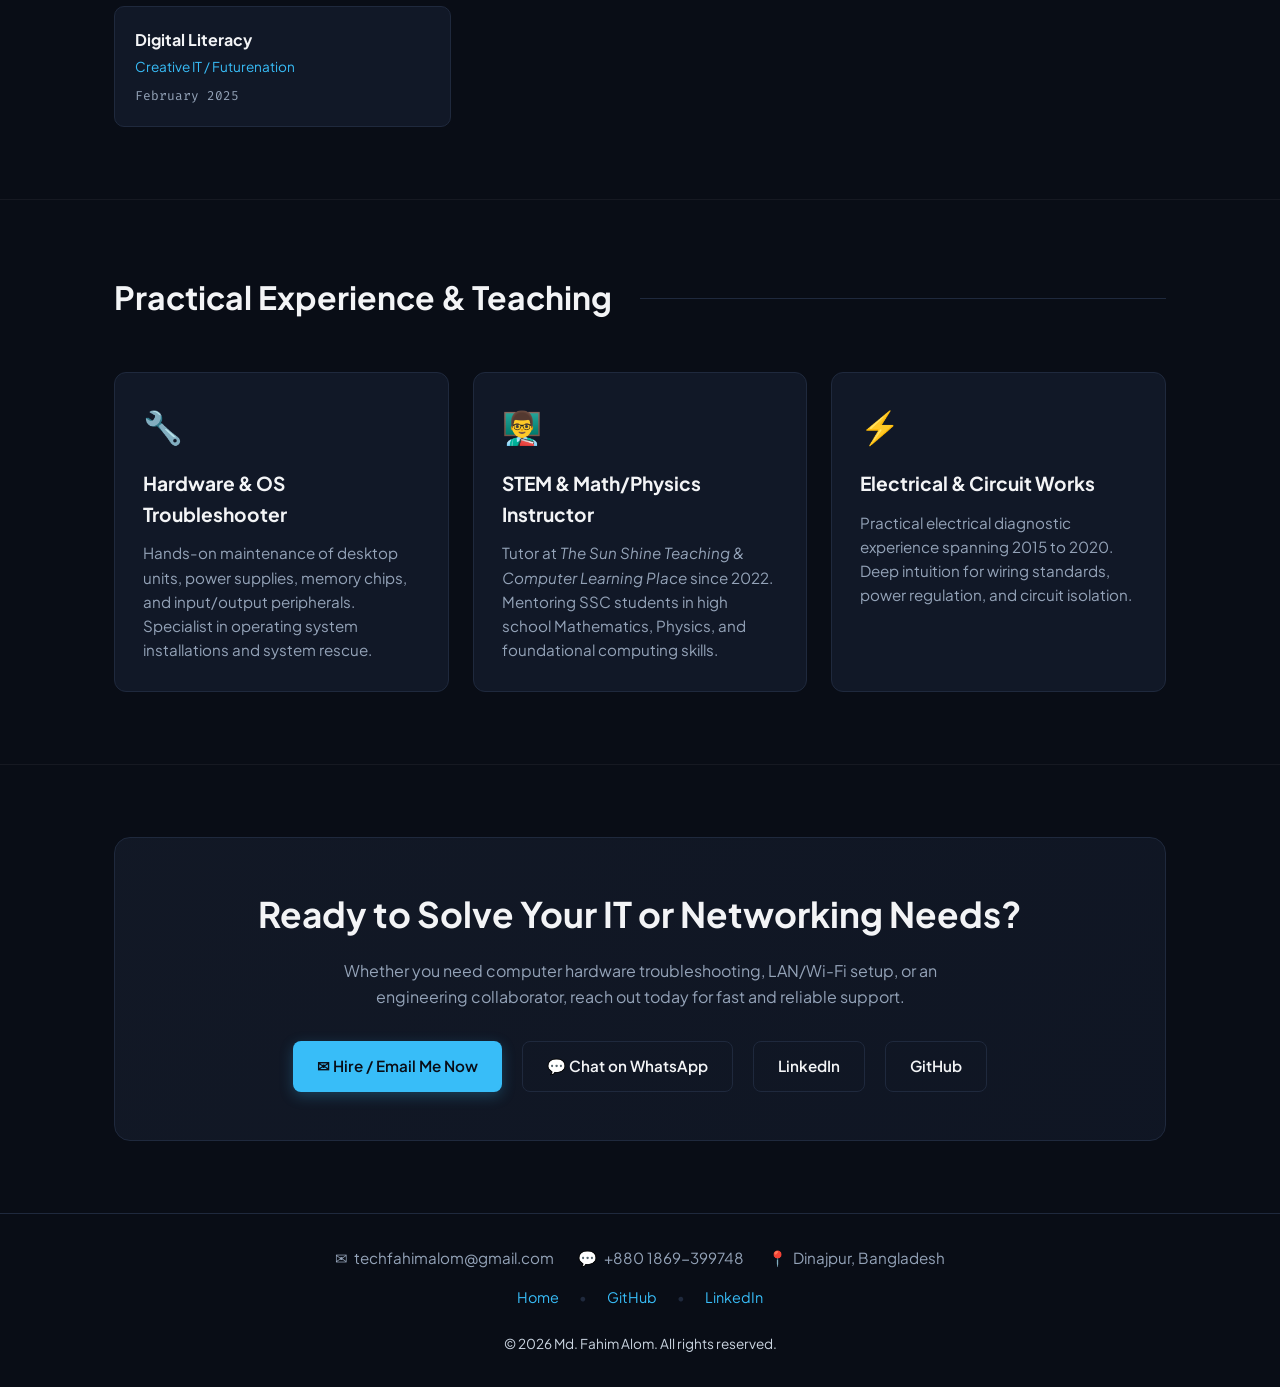
==== commit 6a3ca568: "Update index.html" ====
--- a/index.html
+++ b/index.html
@@ -114,7 +114,7 @@
     <div class="hero-card">
       <div class="avatar-wrapper">
         
-        <img src="fahim.jpg" alt="Md. Fahim Alom - Computer Network and Hardware Support Specialist" width="160" height="160" />
+        <img src="fahim.webp" alt="Md. Fahim Alom - Computer Network and Hardware Support Specialist" width="160" height="160" />
       </div>
       <h3 style="text-align: center; font-size: 1.3rem;">MD. FAHIM ALOM</h3>
       <p style="text-align: center; color: var(--text-muted); font-size: 0.9rem;">Dinajpur, Bangladesh</p>
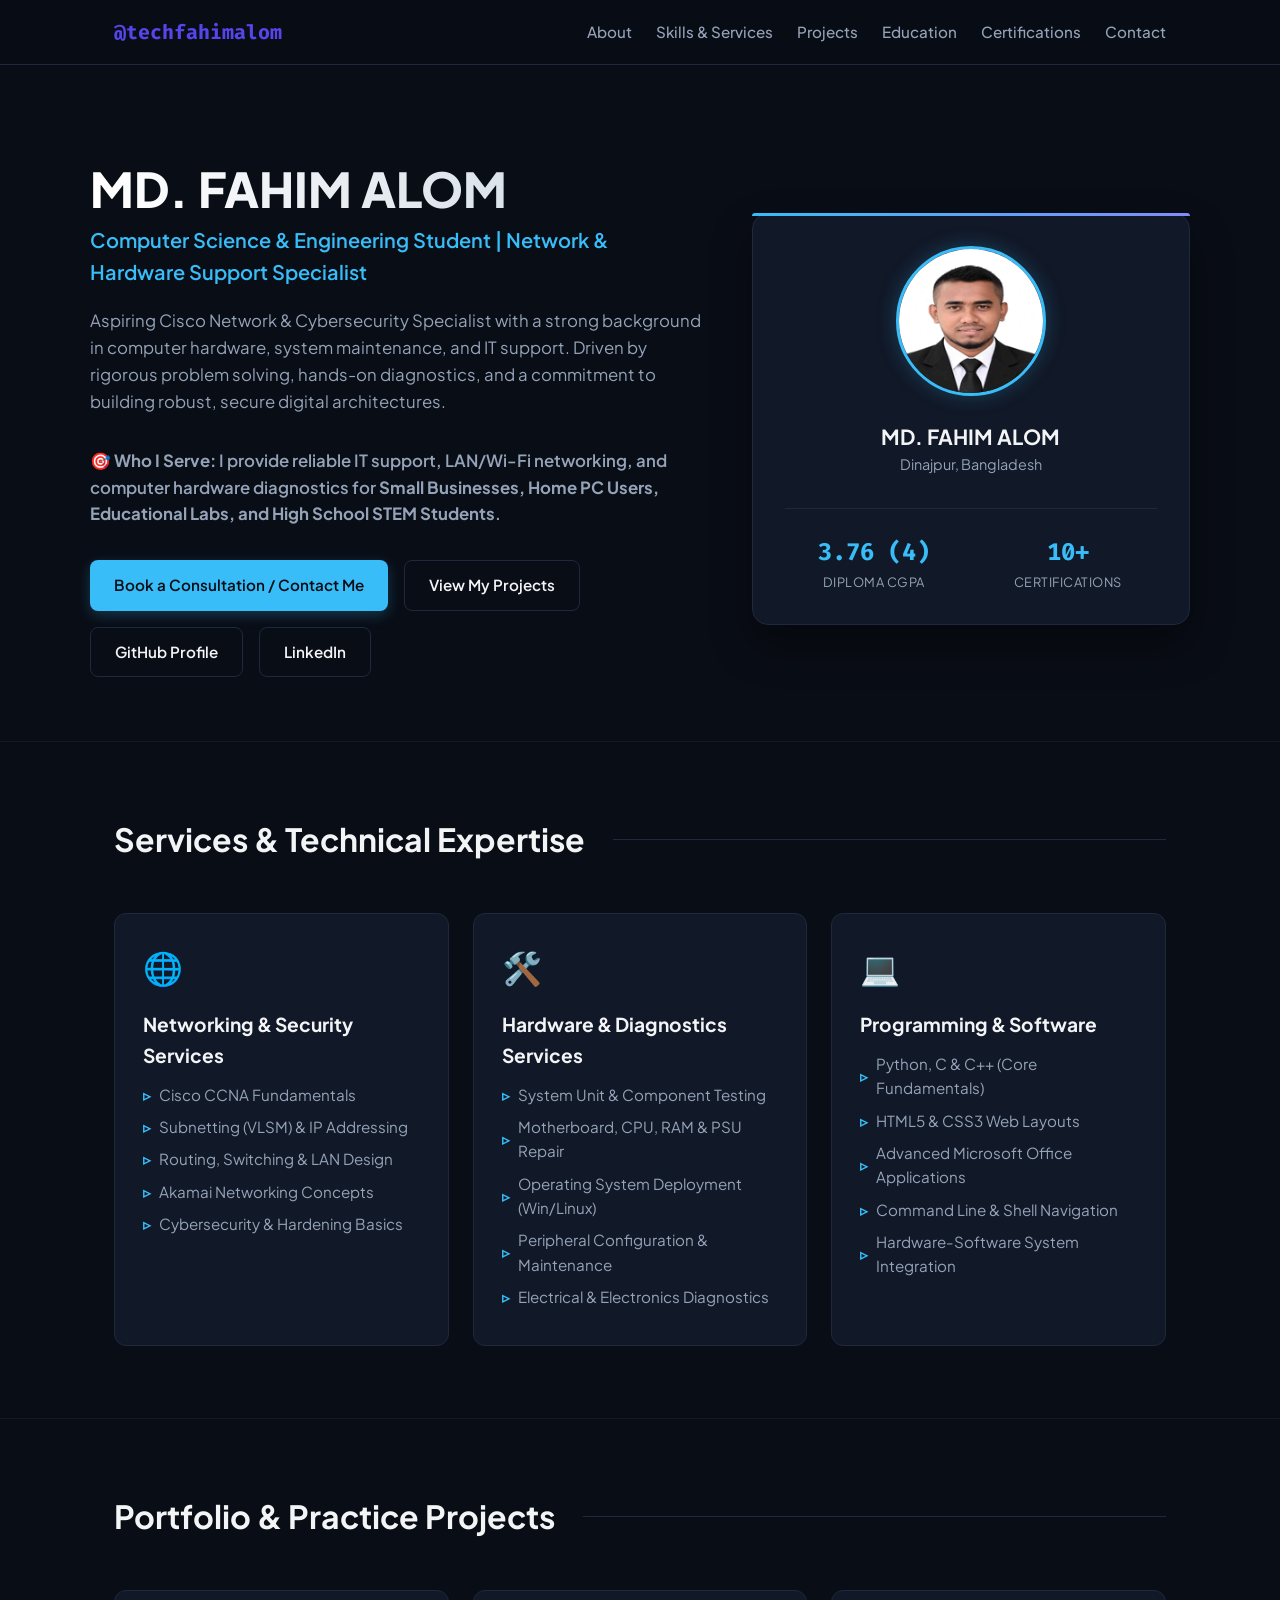
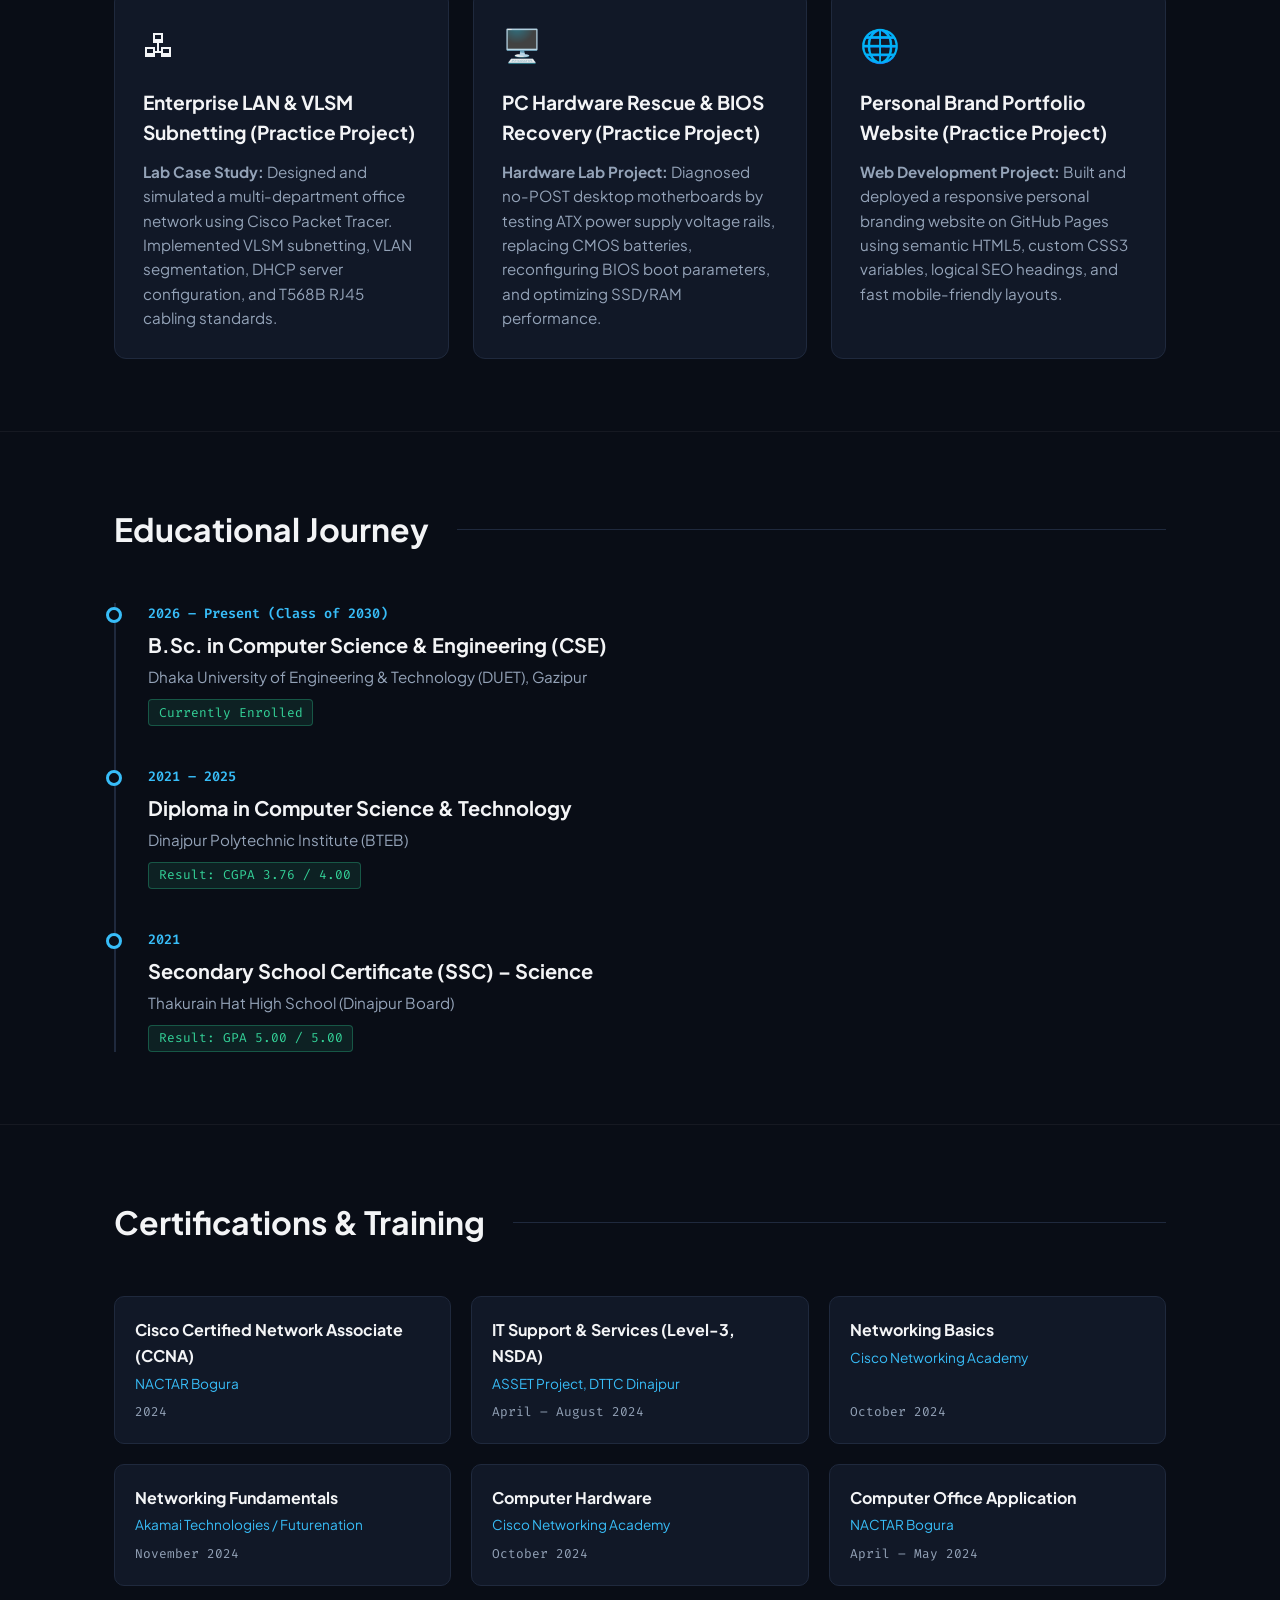
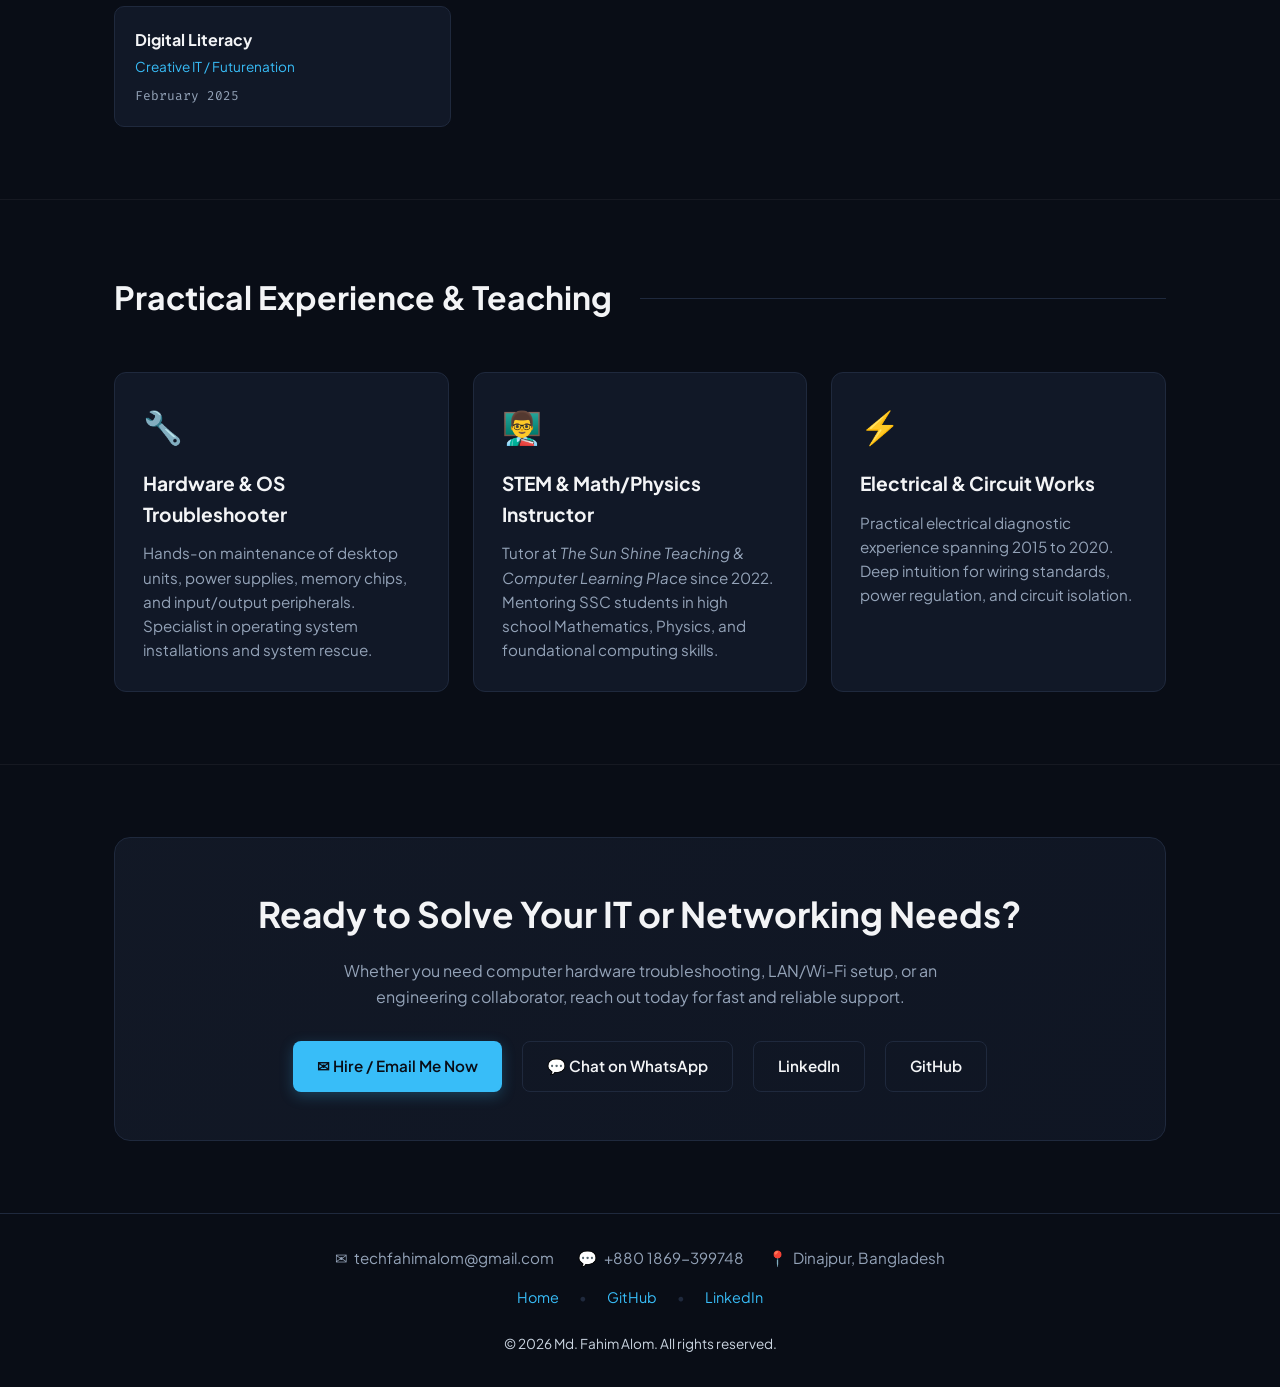
==== commit 7030e82b: "Update index.html" ====
--- a/index.html
+++ b/index.html
@@ -4,42 +4,40 @@
   <meta charset="UTF-8" />
   <meta name="viewport" content="width=device-width, initial-scale=1.0" />
   
-  <!-- 1. SEO Title & Meta Description (Matched to Top Keywords: Computer, Network, Hardware, Cisco, Support) -->
+  <!-- SEO Title & Meta Description -->
   <title>Md. Fahim Alom | Computer Network & Hardware Support</title>
   <meta name="description" content="Md. Fahim Alom is a Computer Science Engineering student, Cisco Network Specialist, and Hardware IT Support technician in Dinajpur, Bangladesh." />
   <meta name="keywords" content="Md. Fahim Alom, Computer, Network, Hardware, Support, Cisco, Engineering, Portfolio" />
   <meta name="author" content="Md. Fahim Alom" />
   <meta name="robots" content="index, follow" />
 
-  <!-- 2. Canonical Tag (Fixes RankMath 'Canonical Tag' failure) -->
+  <!-- Canonical & Favicon -->
   <link rel="canonical" href="https://techfahimalom.github.io/" />
-
-  <!-- 3. Favicon (Fixes RankMath Favicon check) -->
-  <link rel="icon" type="image/jpeg" href="https://techfahimalom.github.io/fahim.jpg" />
-  <link rel="apple-touch-icon" href="https://techfahimalom.github.io/fahim.jpg" />
-
-  <!-- 4. OpenGraph Tags (Fixes RankMath 'OpenGraph Meta' failure) -->
+  <link rel="icon" type="image/jpeg" href="https://techfahimalom.github.io/fahim.webp" />
+  <link rel="apple-touch-icon" href="https://techfahimalom.github.io/fahim.webp" />
+
+  <!-- OpenGraph Tags -->
   <meta property="og:type" content="website" />
   <meta property="og:url" content="https://techfahimalom.github.io/" />
   <meta property="og:title" content="Md. Fahim Alom | Computer Network & Hardware Support" />
   <meta property="og:description" content="Md. Fahim Alom is a Computer Science Engineering student, Cisco Network Specialist, and Hardware IT Support technician in Dinajpur, Bangladesh." />
-  <meta property="og:image" content="https://techfahimalom.github.io/fahim.jpg" />
+  <meta property="og:image" content="https://techfahimalom.github.io/fahim.webp" />
   <meta property="og:site_name" content="Md. Fahim Alom Portfolio" />
 
-  <!-- 5. Twitter Card Meta Tags -->
+  <!-- Twitter Card Meta Tags -->
   <meta name="twitter:card" content="summary_large_image" />
   <meta name="twitter:title" content="Md. Fahim Alom | Computer Network & Hardware Support" />
   <meta name="twitter:description" content="Md. Fahim Alom is a Computer Science Engineering student, Cisco Network Specialist, and Hardware IT Support technician in Dinajpur, Bangladesh." />
-  <meta name="twitter:image" content="https://techfahimalom.github.io/fahim.jpg" />
-
-  <!-- 6. Schema.org Structured Data (Fixes RankMath 'Schema Meta Data' failure) -->
+  <meta name="twitter:image" content="https://techfahimalom.github.io/fahim.webp" />
+
+  <!-- Schema.org Structured Data -->
   <script type="application/ld+json">
   {
     "@context": "https://schema.org",
     "@type": "Person",
     "name": "Md. Fahim Alom",
     "url": "https://techfahimalom.github.io/",
-    "image": "https://techfahimalom.github.io/fahim.jpg",
+    "image": "https://techfahimalom.github.io/fahim.webp",
     "jobTitle": "Computer Network & Hardware Support Specialist",
     "alumniOf": "Dhaka University of Engineering & Technology (DUET)",
     "sameAs": [
@@ -50,19 +48,9 @@
   }
   </script>
 
-  <!-- Fonts -->
+  <!-- Preconnect & Asynchronous Google Fonts -->
   <link rel="preconnect" href="https://fonts.googleapis.com">
   <link rel="preconnect" href="https://fonts.gstatic.com" crossorigin>
-  <link href="https://fonts.googleapis.com/css2?family=Fira+Code:wght@400;600&family=Plus+Jakarta+Sans:wght@300;400;600;700;800&display=swap" rel="stylesheet">
-
-  <!-- Stylesheet -->
-  <link rel="stylesheet" href="style.css">
-
-  <!-- Preconnect for Google Fonts (Speeds up DNS lookup) -->
-  <link rel="preconnect" href="https://fonts.googleapis.com">
-  <link rel="preconnect" href="https://fonts.gstatic.com" crossorigin>
-
-  <!-- Asynchronous Google Fonts Loading -->
   <link rel="preload" href="https://fonts.googleapis.com/css2?family=Fira+Code:wght@400;600&family=Plus+Jakarta+Sans:wght@300;400;600;700;800&display=swap" as="style" onload="this.onload=null;this.rel='stylesheet'">
   <noscript>
     <link href="https://fonts.googleapis.com/css2?family=Fira+Code:wght@400;600&family=Plus+Jakarta+Sans:wght@300;400;600;700;800&display=swap" rel="stylesheet">
@@ -74,7 +62,7 @@
     <link rel="stylesheet" href="style.css">
   </noscript>
 </head>
-<body>
+  <body>
 
   <!-- Navigation (Uses full URL on logo to pass RankMath 'Internal Links' test) -->
   <nav>
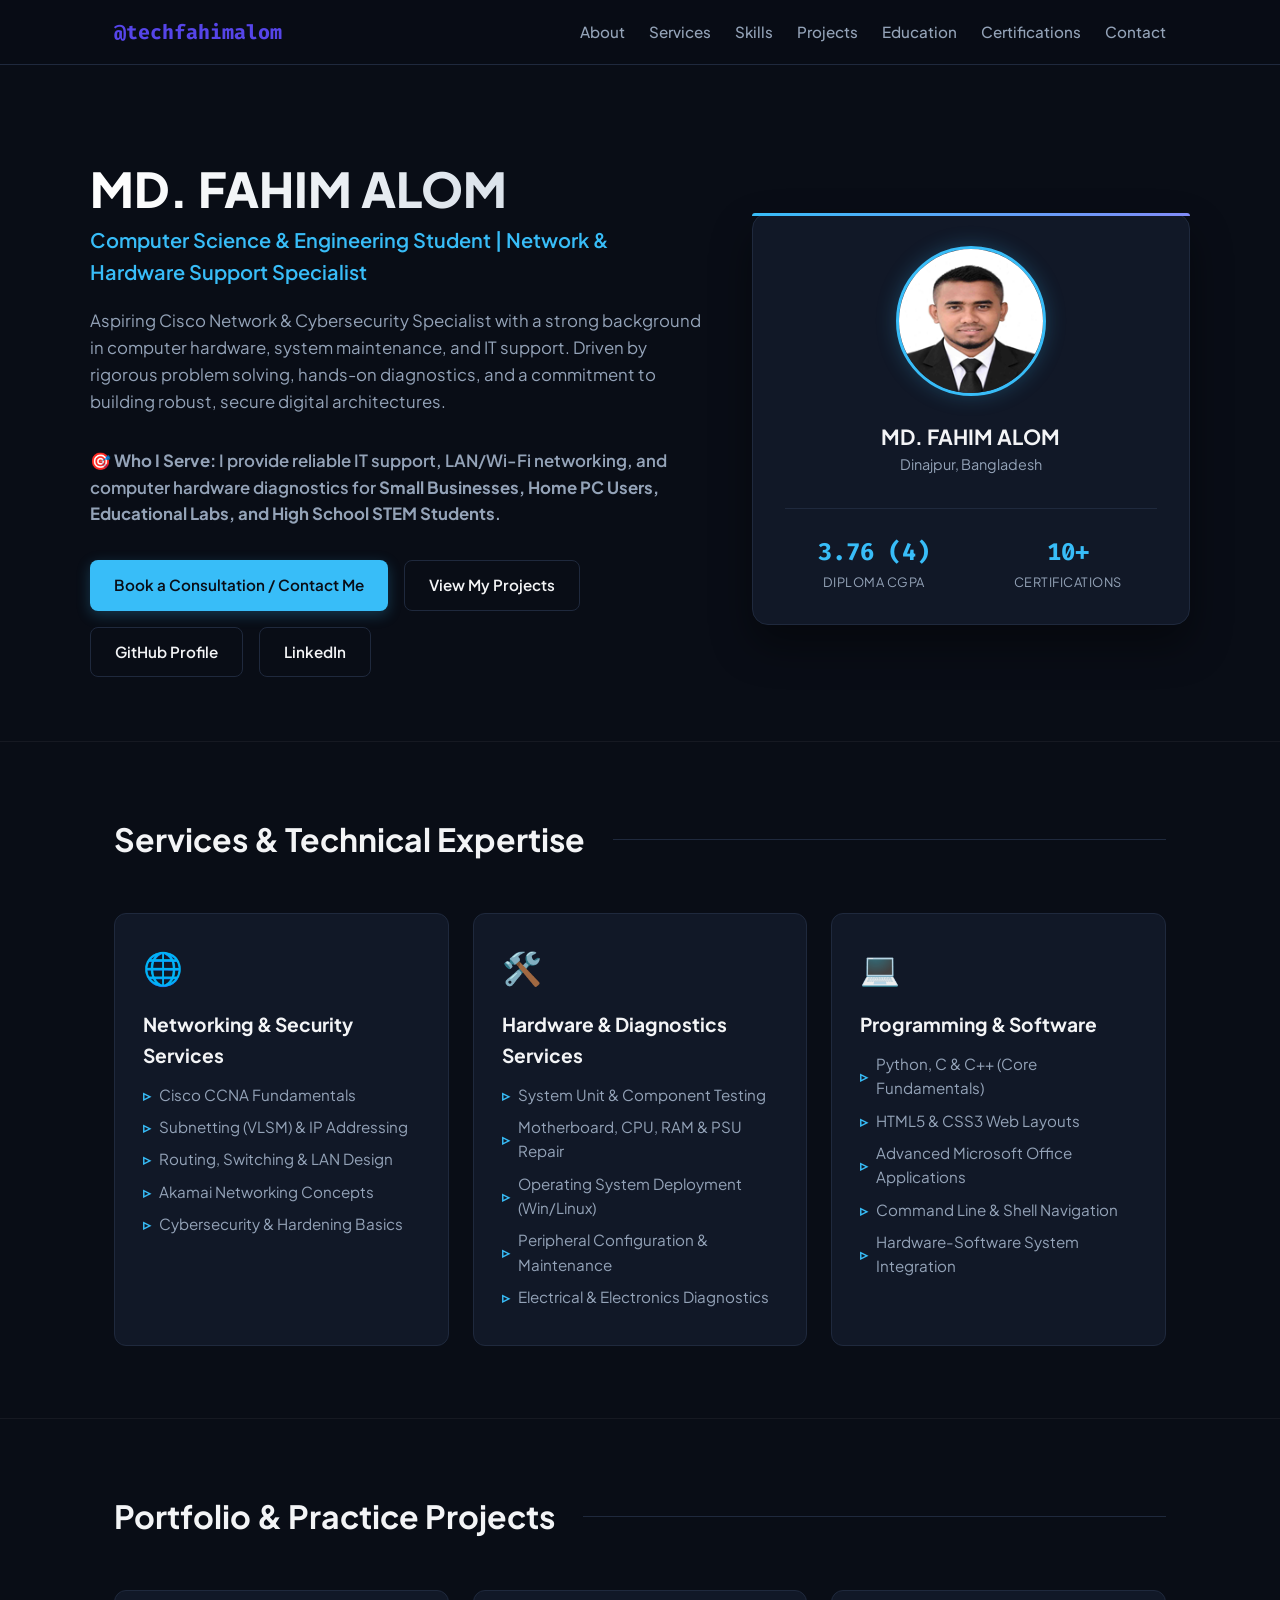
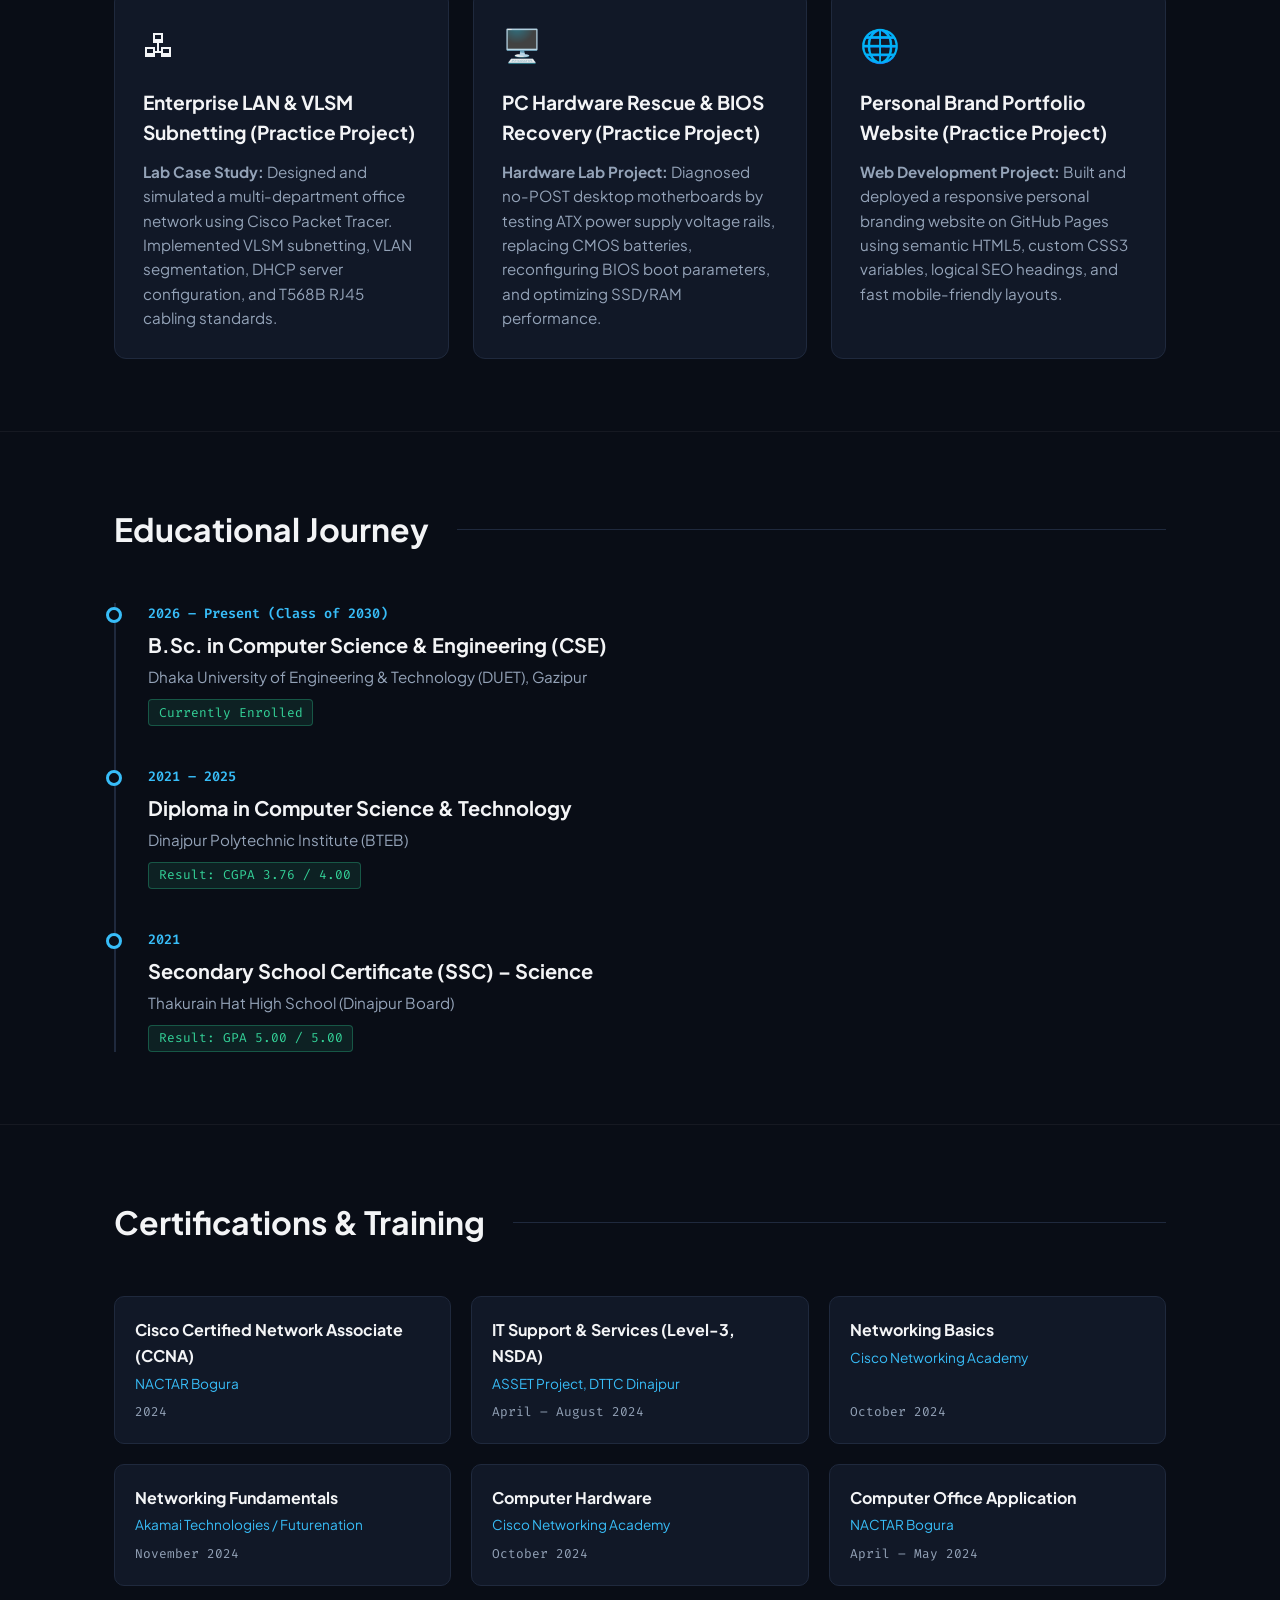
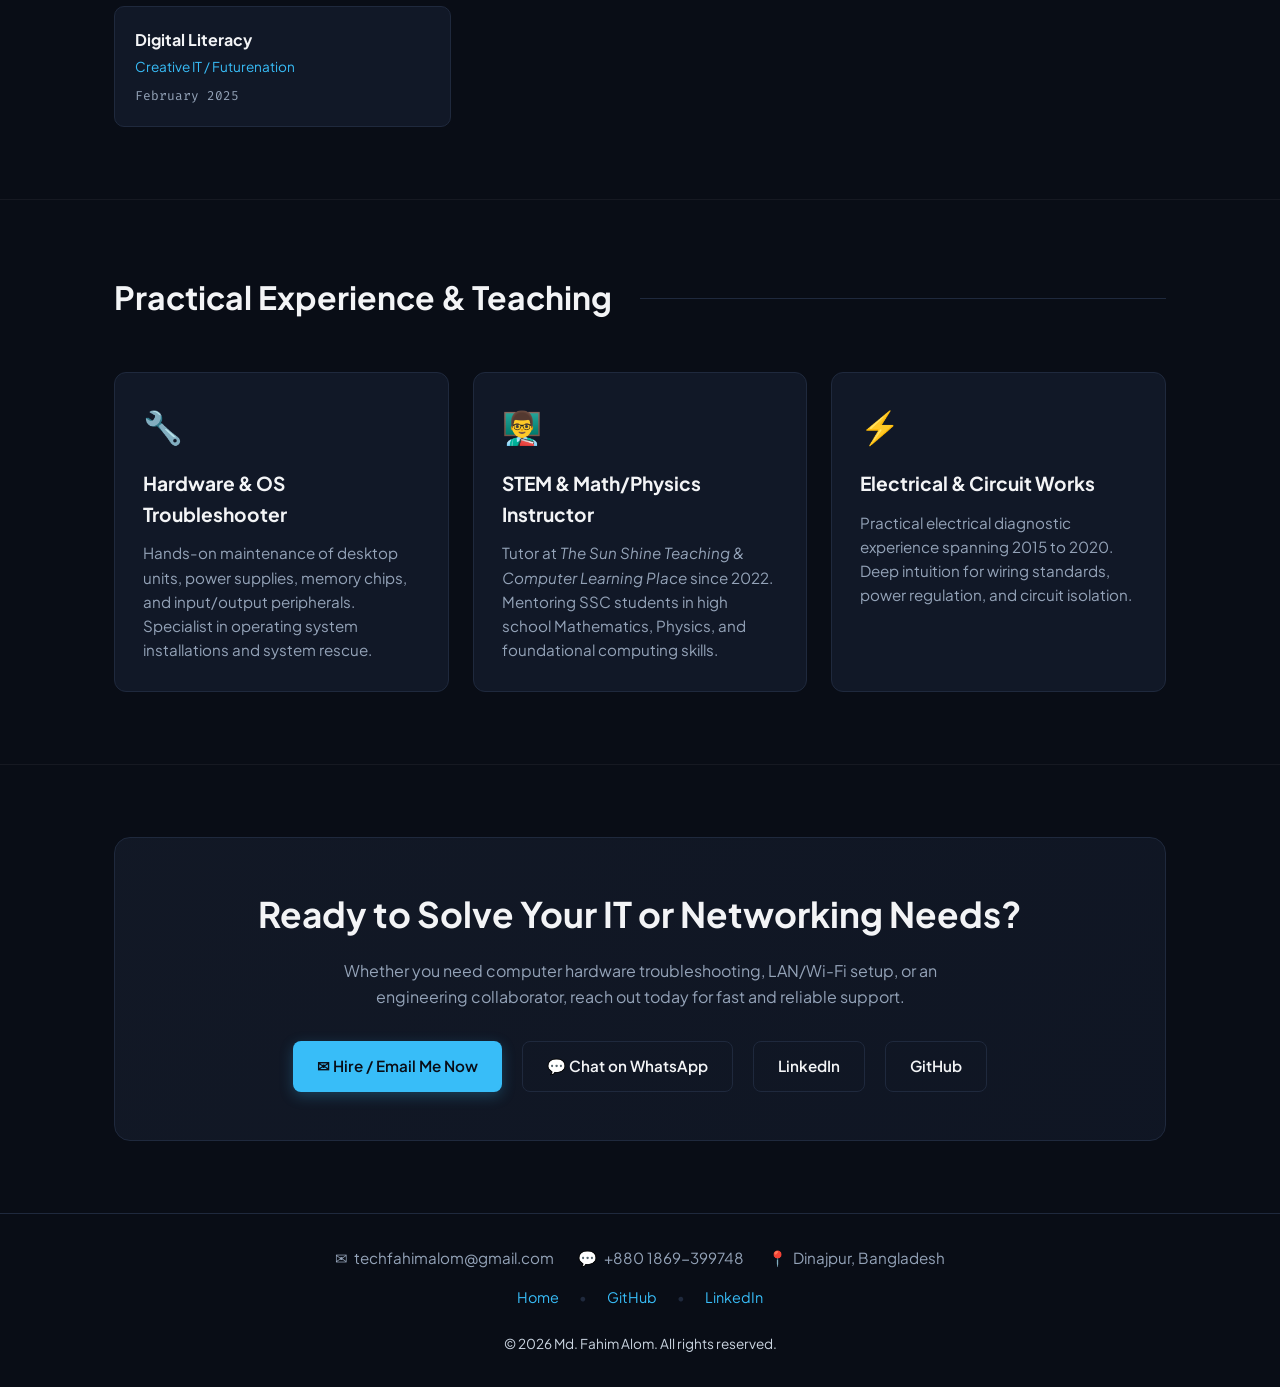
==== commit 9b42eb4f: "Update index.html" ====
--- a/index.html
+++ b/index.html
@@ -10,10 +10,11 @@
   <meta name="keywords" content="Md. Fahim Alom, Computer, Network, Hardware, Support, Cisco, Engineering, Portfolio" />
   <meta name="author" content="Md. Fahim Alom" />
   <meta name="robots" content="index, follow" />
-
+<!-- Standard Stylesheet Link (Prevents Layout Shift) -->
+  <link rel="stylesheet" href="style.css">
   <!-- Canonical & Favicon -->
   <link rel="canonical" href="https://techfahimalom.github.io/" />
-  <link rel="icon" type="image/jpeg" href="https://techfahimalom.github.io/fahim.webp" />
+  <link rel="icon" type="image/webp" href="https://techfahimalom.github.io/fahim.webp" />
   <link rel="apple-touch-icon" href="https://techfahimalom.github.io/fahim.webp" />
 
   <!-- OpenGraph Tags -->
@@ -70,7 +71,8 @@
       <a href="https://techfahimalom.github.io/" class="logo">@techfahimalom</a>
       <ul class="nav-links">
         <li><a href="https://techfahimalom.github.io/#about">About</a></li>
-        <li><a href="https://techfahimalom.github.io/#skills">Skills & Services</a></li>
+        <li><a href="https://techfahimalom.github.io/services.html">Services</a></li>
+        <li><a href="https://techfahimalom.github.io/#skills">Skills</a></li>
         <li><a href="https://techfahimalom.github.io/#projects">Projects</a></li>
         <li><a href="https://techfahimalom.github.io/#education">Education</a></li>
         <li><a href="https://techfahimalom.github.io/#certifications">Certifications</a></li>
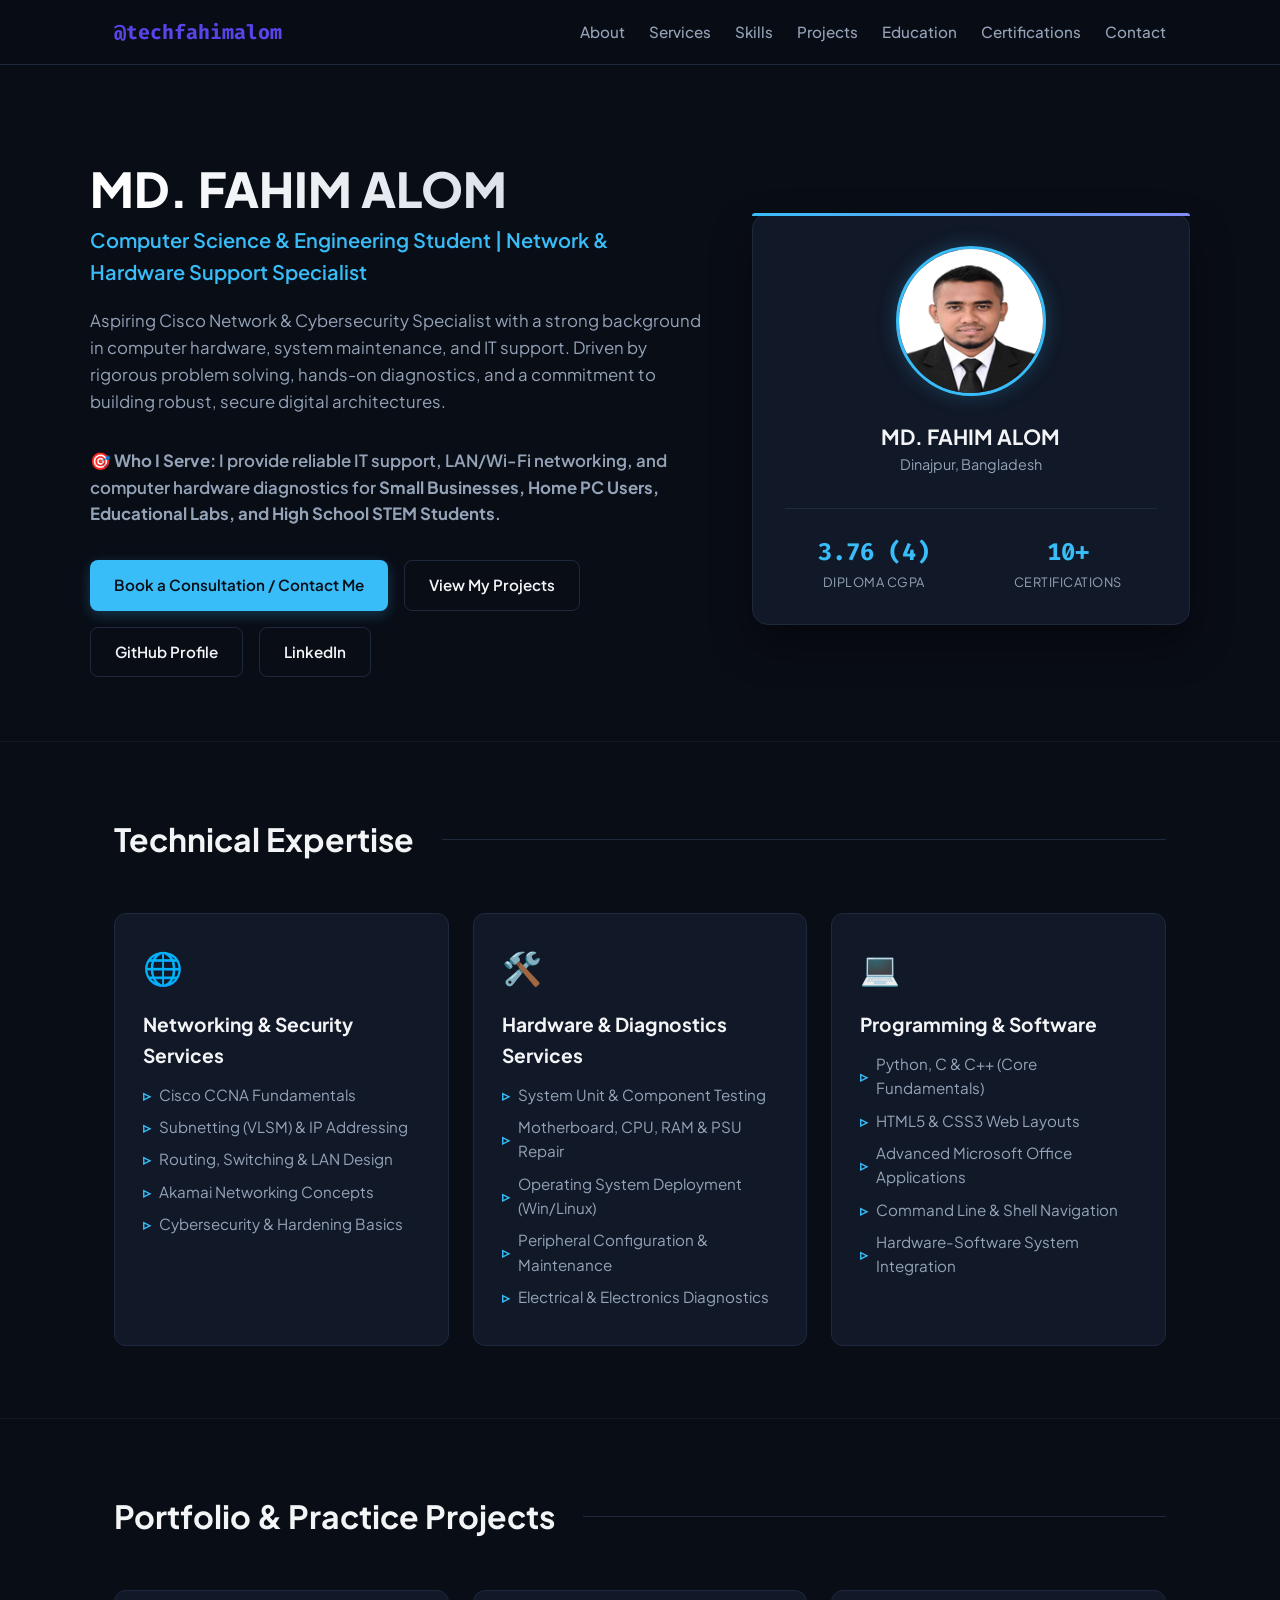
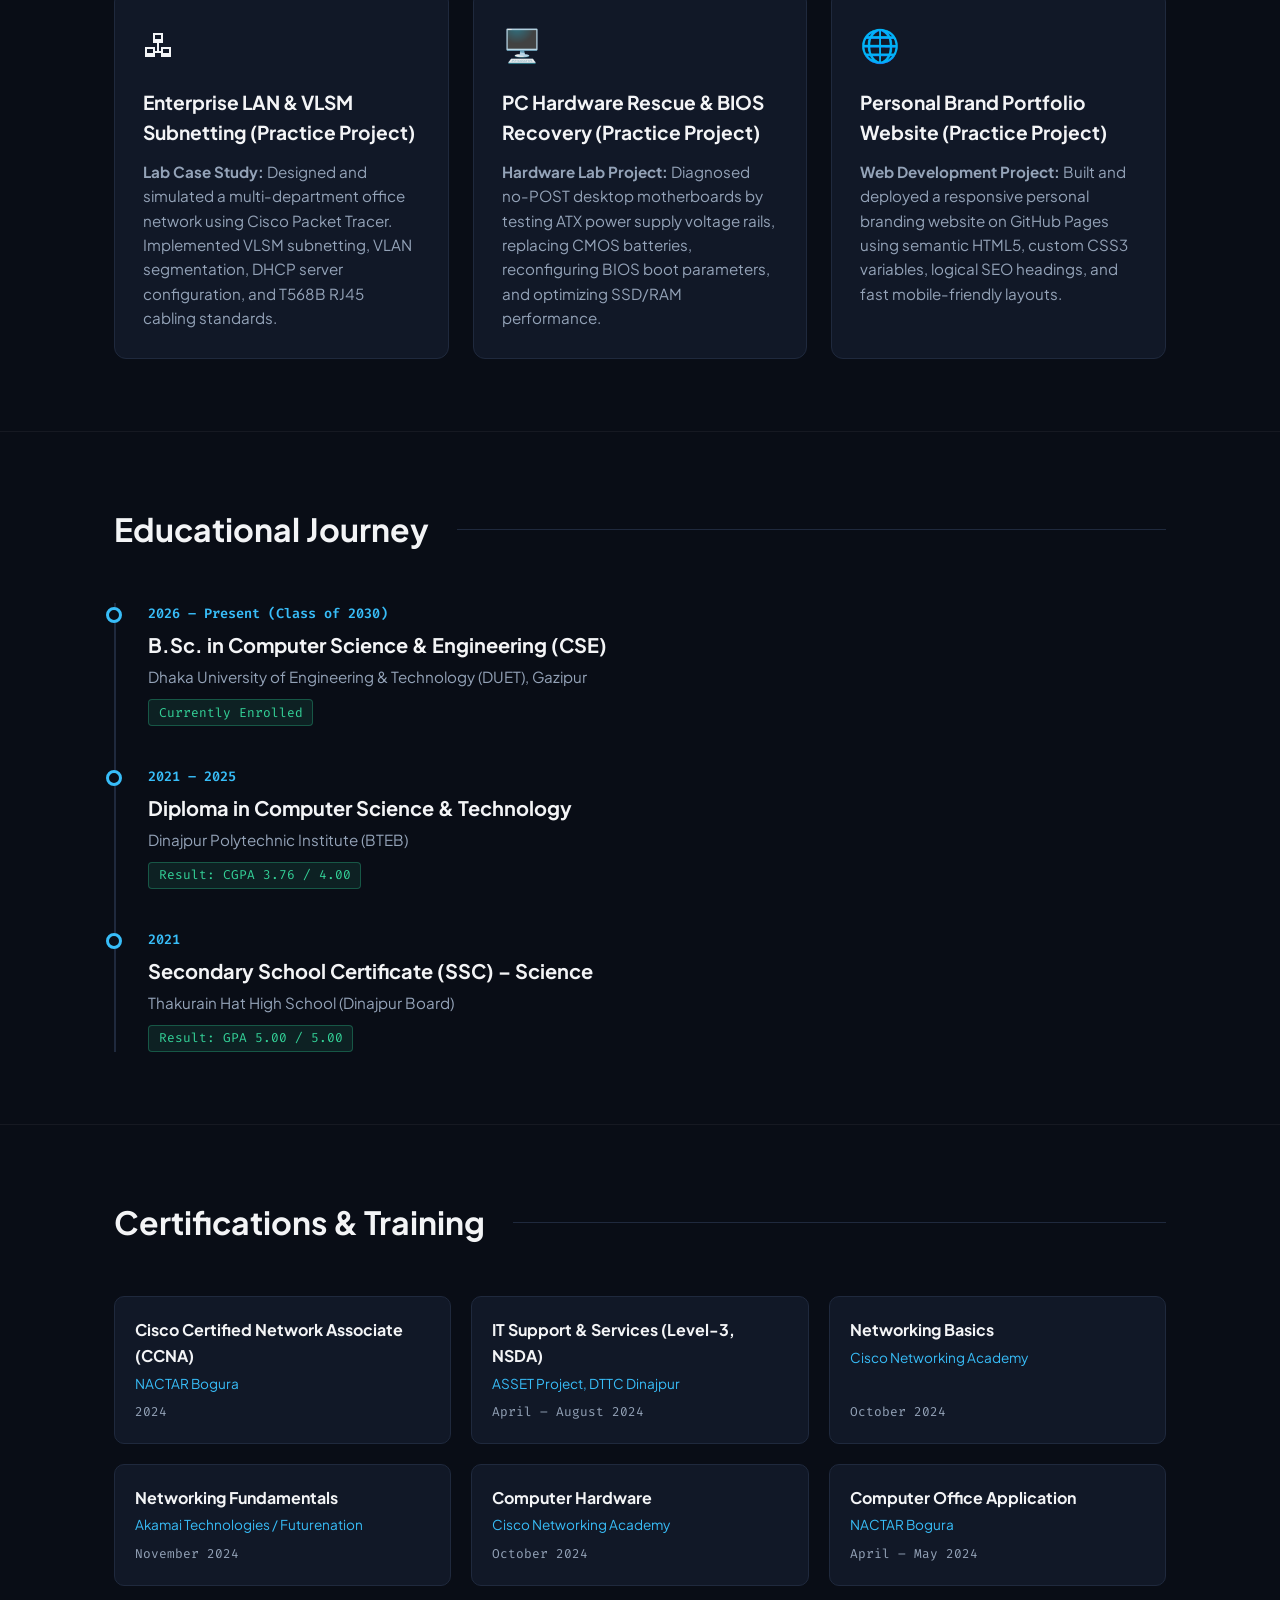
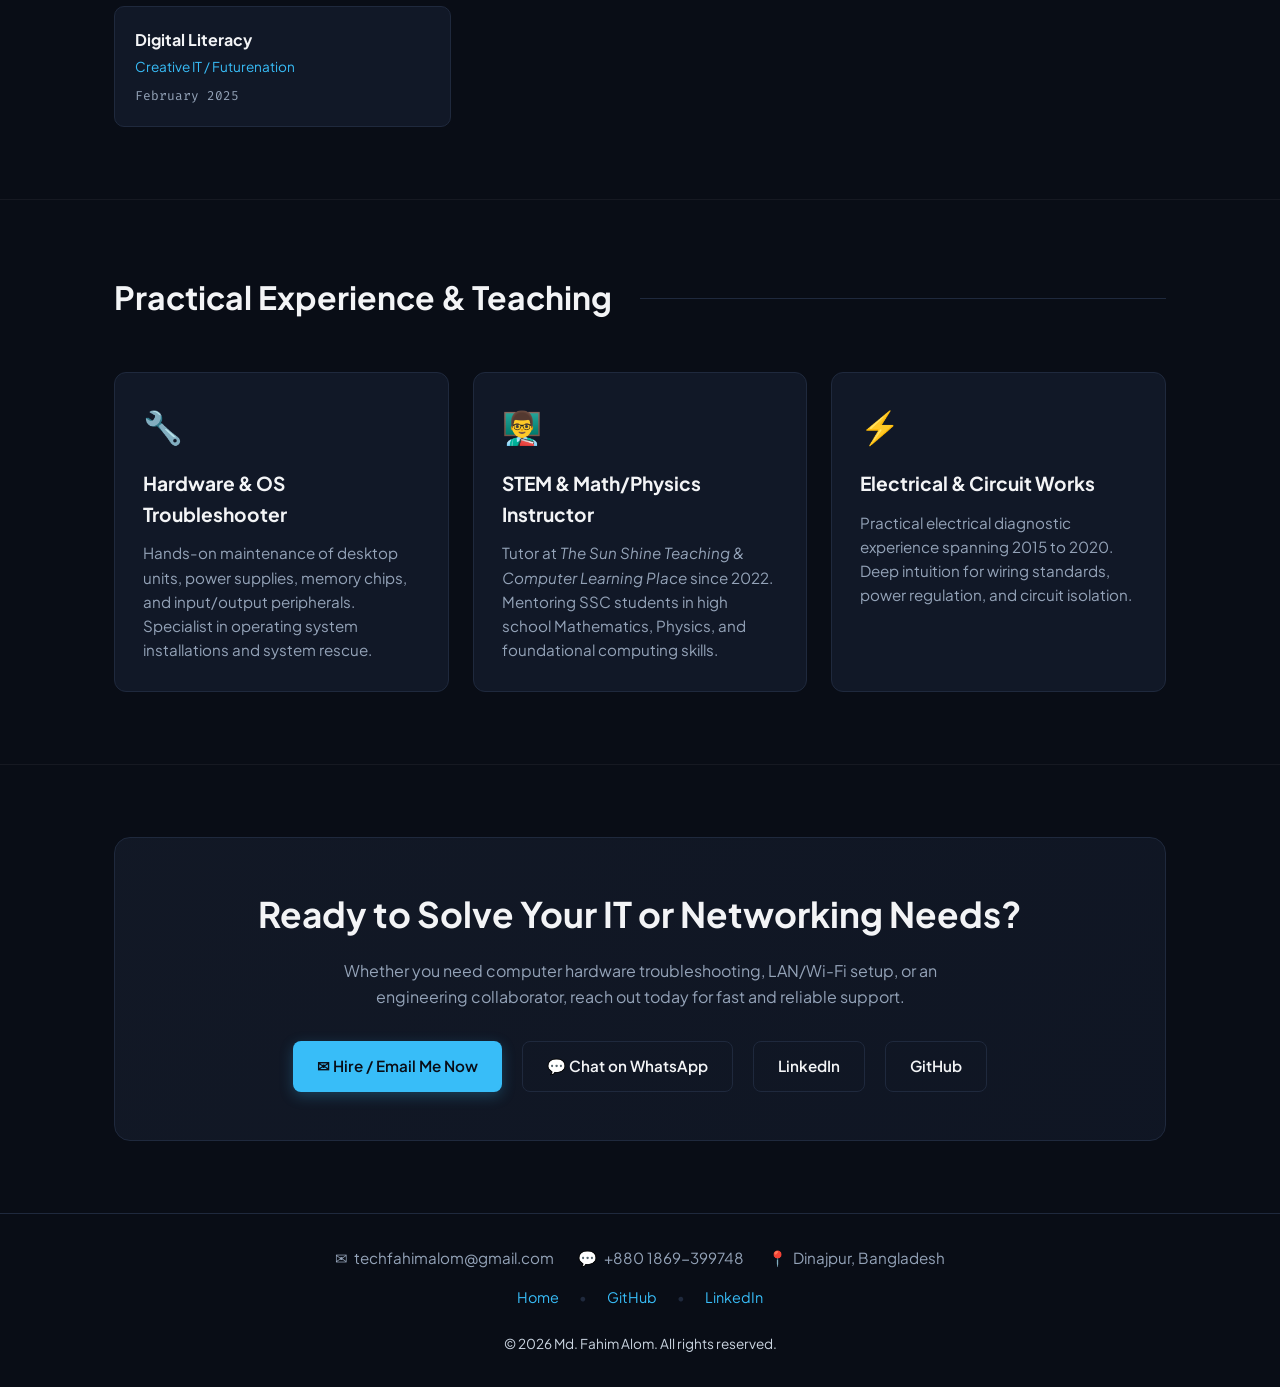
==== commit 9b274004: "Update index.html" ====
--- a/index.html
+++ b/index.html
@@ -125,7 +125,7 @@
   <section id="skills">
     <div class="container">
       <div class="section-header">
-        <h2 class="section-title">Services & Technical Expertise</h2>
+        <h2 class="section-title">Technical Expertise</h2>
       </div>
       <div class="skills-grid">
         <div class="skill-card">
